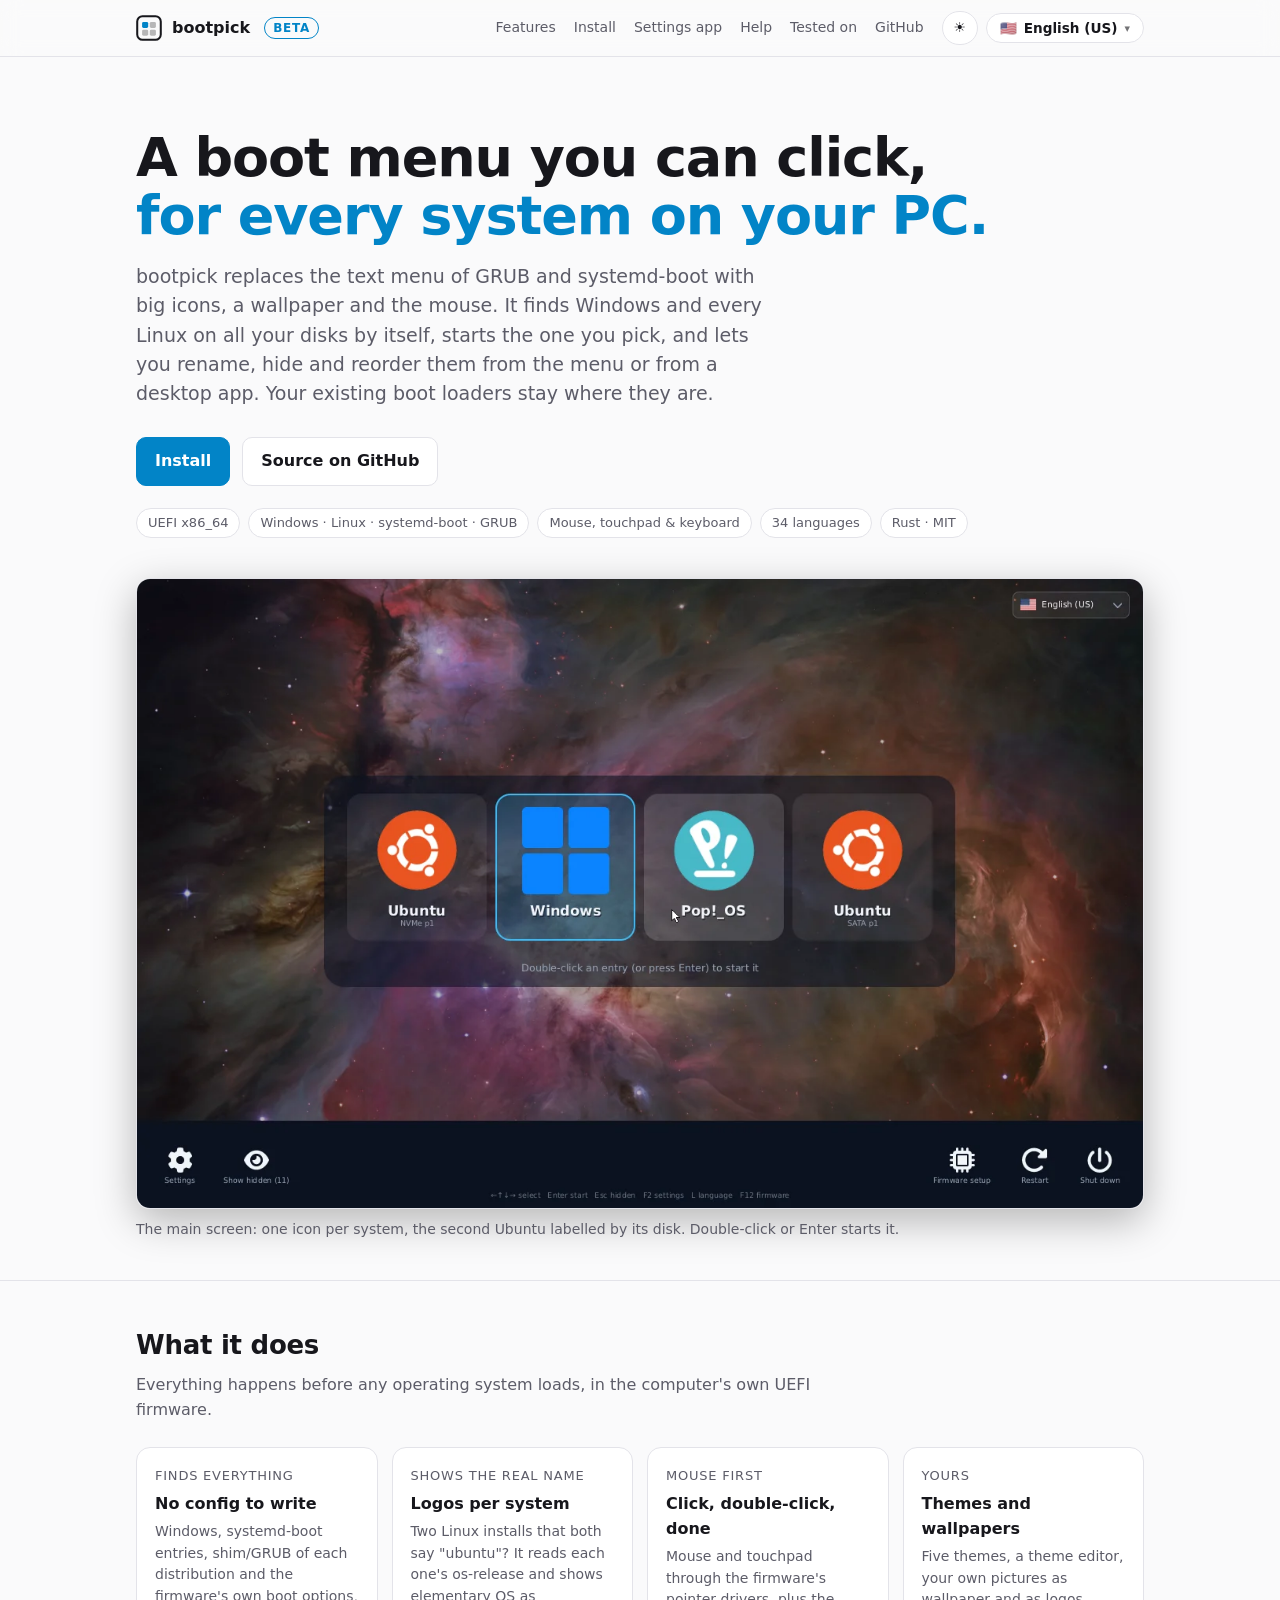
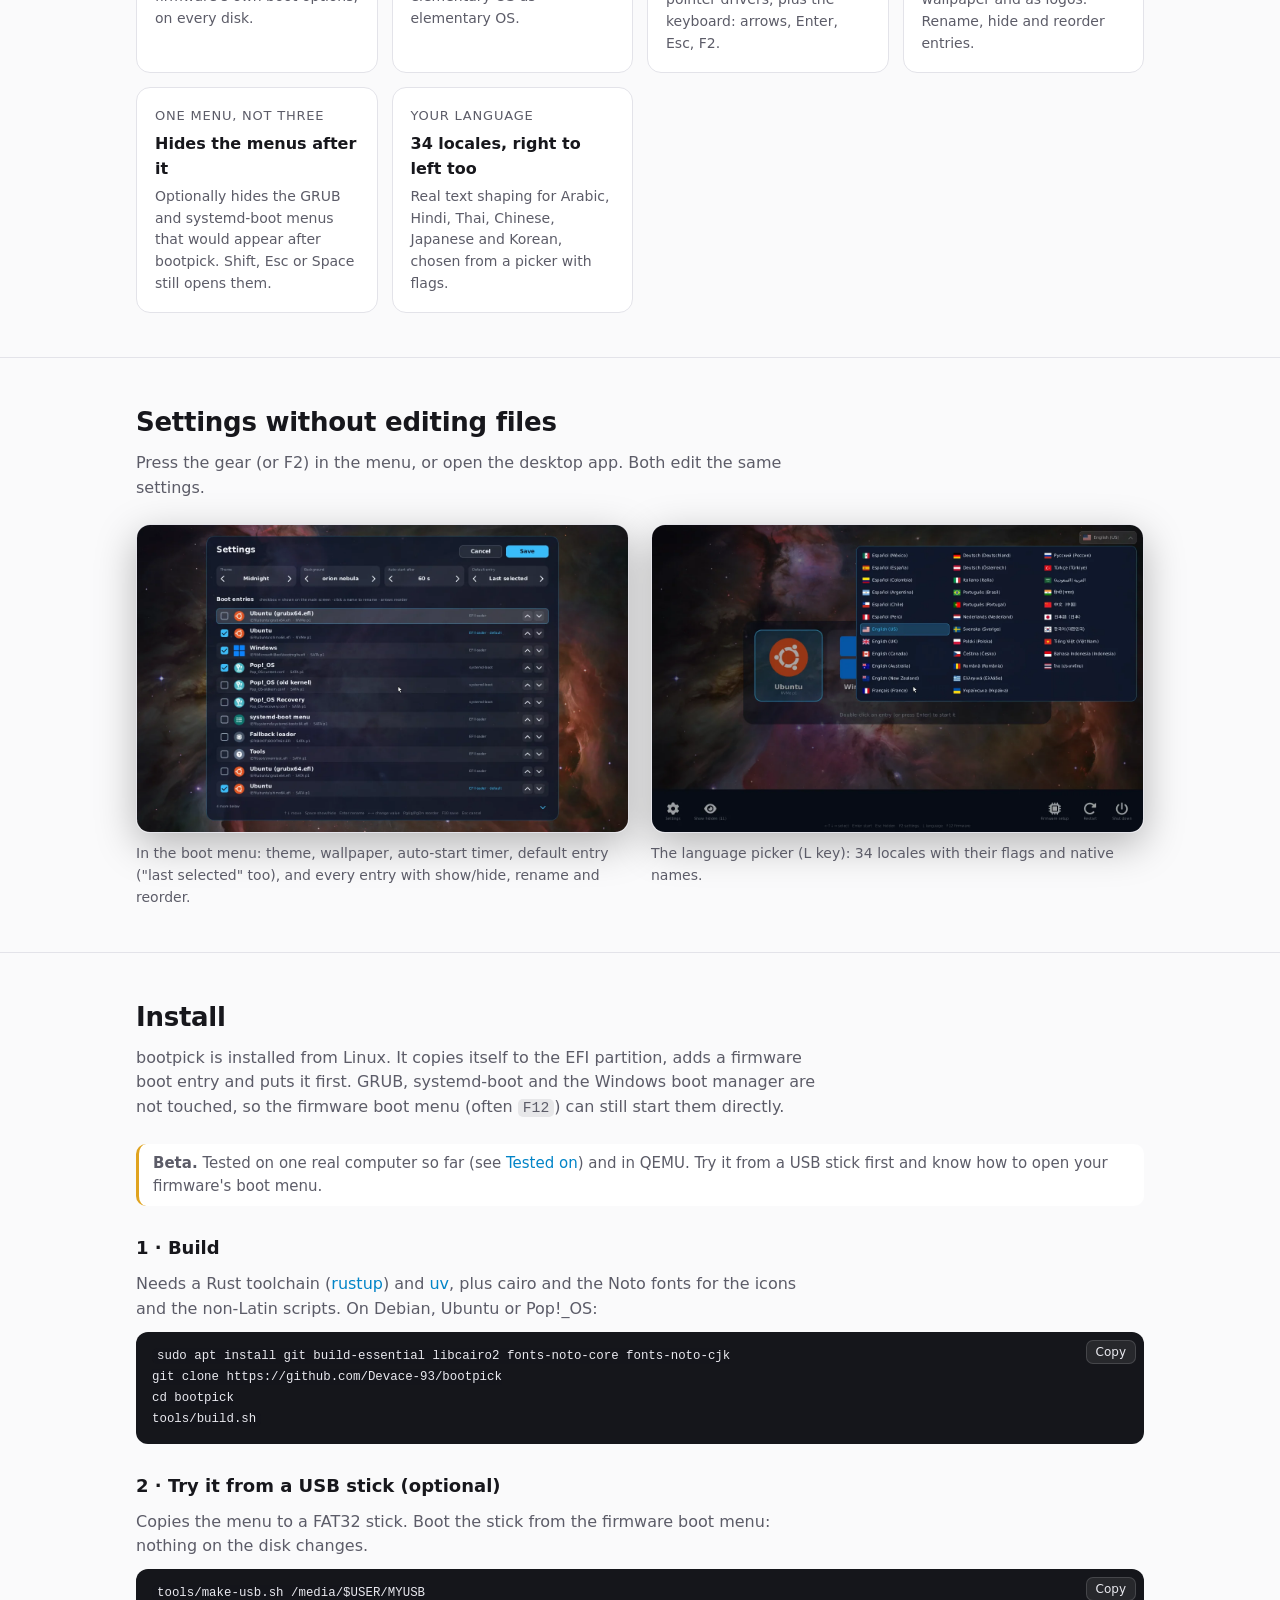
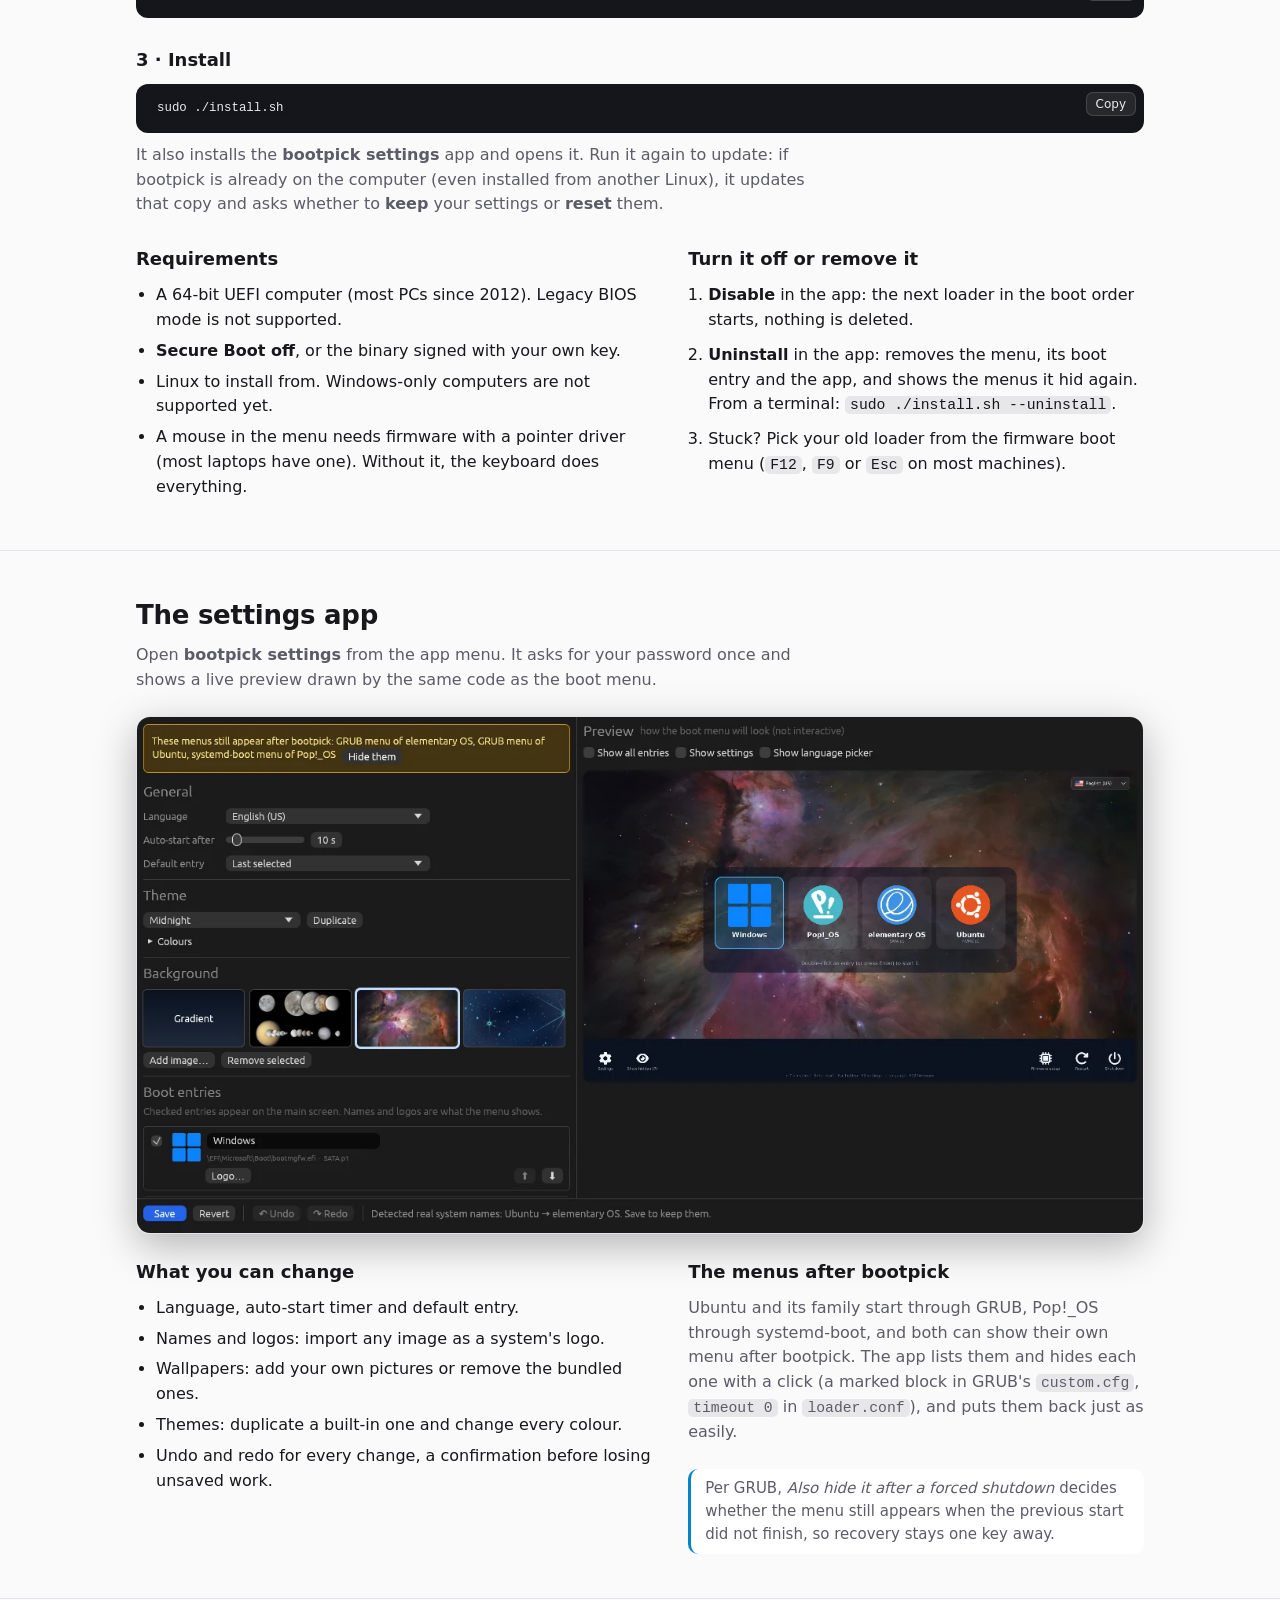
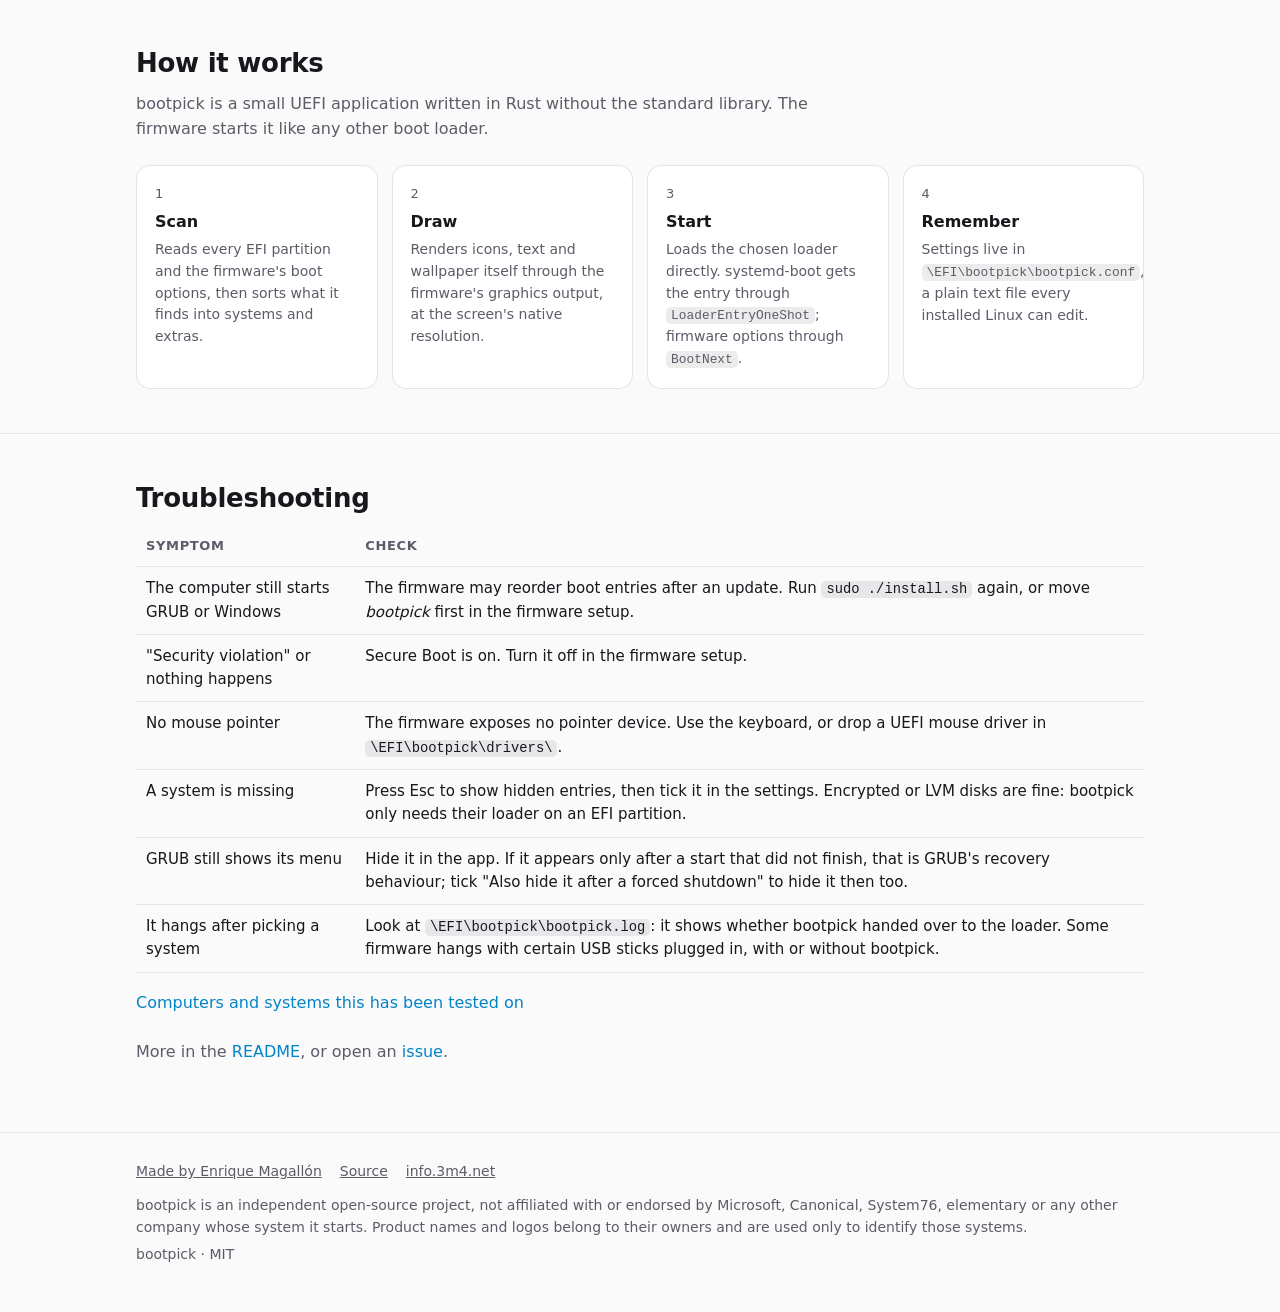
==== site/index.html @ 764d4229 "Landing page for bootpick.3m4.net Same structure and conventions as mouse.3m4.net: 34-locale picker " ====
<!doctype html>
<html lang="en">
<head>
<meta charset="utf-8">
<meta name="viewport" content="width=device-width, initial-scale=1">
<title>bootpick — a boot menu you can click</title>
<meta name="description" content="bootpick is a mouse-driven, themeable UEFI boot menu for computers with several operating systems: big icons, wallpapers, 34 languages and a desktop settings app. Open source, written in Rust.">
<link rel="canonical" href="https://bootpick.3m4.net/">
<meta name="robots" content="index, follow">
<meta name="theme-color" content="#0284c7">
<meta property="og:type" content="website">
<meta property="og:site_name" content="bootpick">
<meta property="og:title" content="bootpick — a boot menu you can click">
<meta property="og:description" content="A mouse-driven, themeable UEFI boot menu for computers with several operating systems. Big icons, wallpapers, 34 languages, a desktop settings app.">
<meta property="og:url" content="https://bootpick.3m4.net/">
<meta property="og:image" content="https://bootpick.3m4.net/og-image.png">
<meta property="og:image:width" content="1200">
<meta property="og:image:height" content="630">
<meta name="twitter:card" content="summary_large_image">
<meta name="twitter:title" content="bootpick — a boot menu you can click">
<meta name="twitter:description" content="A mouse-driven, themeable UEFI boot menu for computers with several operating systems.">
<meta name="twitter:image" content="https://bootpick.3m4.net/og-image.png">
<link rel="icon" type="image/svg+xml" href="icon.svg">
<script>
  // Apply the saved theme override before first paint to avoid a flash.
  // Shared key with the other 3m4.net pages.
  try {
    const theme = localStorage.getItem('3m4.theme');
    if (theme === 'light' || theme === 'dark') document.documentElement.dataset.theme = theme;
  } catch (e) {}
</script>
<link rel="stylesheet" href="style.css">
<!-- retro feedback widget (bug reports, feedback, feature requests). The project key is public by design; it follows 3m4.theme / 3m4.lang. -->
<script src="https://retro.3m4.net/widget.js" data-project-key="RETRO_KEY" defer></script>
<!-- metrics web analytics (page views, visitors, referrers, devices; cookie-less). The project key is public by design. -->
<script src="https://metrics.3m4.net/m.js" data-key="METRICS_KEY" defer></script>
<!-- oops error tracking (uncaught errors, rejected promises, breadcrumbs). The project key is public by design. -->
<script src="https://oops.3m4.net/o.js" data-key="oops_pub_1VTlQ1X-vb_dtvJ0mjvNyHWsTnKVTIP7" data-env="production" defer></script>
<!-- payments "Buy me a beer" buttons (pay.js renders one button per tag into its data-mount; both share window.m4pay).
     The label is localized by i18n.js (key supportLabel): it rewrites data-label on these tags and pay.js re-renders on
     <html lang> changes. pay.js hides itself for viewers who are not allowed to donate, so the mounts may stay empty. -->
<script id="support-pay" src="https://payments.3m4.net/pay.js" data-app="bootpick" data-kind="donate" data-currency="usd" data-amount="500" data-label="Buy me a beer 🍺" data-mount="#support" defer></script>
<script id="support-pay-hero" src="https://payments.3m4.net/pay.js" data-app="bootpick" data-kind="donate" data-currency="usd" data-amount="500" data-label="Buy me a beer 🍺" data-mount="#support-hero" defer></script>
<!-- payments supporters list (footer): opted-in donors plus public GitHub sponsors. pay.js renders nothing while the list is empty. -->
<script id="supporters-pay" src="https://payments.3m4.net/pay.js" data-app="bootpick" data-kind="supporters" data-limit="24" data-label="Thanks to our supporters" data-mount="#supporters" defer></script>
</head>
<body>

<header class="top">
  <div class="wrap">
    <a class="brand" href="#">
      <svg viewBox="0 0 128 128" aria-hidden="true"><rect x="6" y="6" width="116" height="116" rx="26" fill="none" stroke="currentColor" stroke-width="10"/><rect x="30" y="34" width="30" height="30" rx="7" fill="var(--accent)"/><rect x="68" y="34" width="30" height="30" rx="7" fill="currentColor" opacity=".3"/><rect x="30" y="72" width="30" height="30" rx="7" fill="currentColor" opacity=".3"/><rect x="68" y="72" width="30" height="30" rx="7" fill="currentColor" opacity=".3"/></svg>
      bootpick <span class="beta">beta</span>
    </a>
    <nav>
      <a href="#features" class="hide-sm" data-i18n="navFeatures">Features</a>
      <a href="#install" class="hide-sm" data-i18n="navInstall">Install</a>
      <a href="#app" class="hide-sm" data-i18n="navApp">Settings app</a>
      <a href="#help" class="hide-sm" data-i18n="navHelp">Help</a>
      <a href="tested/" class="hide-sm" data-i18n="navTested">Tested on</a>
      <a href="https://github.com/Devace-93/bootpick" class="hide-sm">GitHub</a>
      <div class="top-controls">
        <button id="theme-toggle" type="button" aria-label="Theme">🌙</button>
        <div id="lang-sel"></div>
      </div>
    </nav>
  </div>
</header>

<main>
  <div class="wrap hero">
    <h1><span data-i18n="heroTitle">A boot menu you can click,</span><br><span class="accent" data-i18n="heroTitleAccent">for every system on your PC.</span></h1>
    <p class="lead" data-i18n="heroLede">
      bootpick replaces the text menu of GRUB and systemd-boot with big icons, a wallpaper and the mouse.
      It finds Windows and every Linux on all your disks by itself, starts the one you pick, and lets you rename,
      hide and reorder them from the menu or from a desktop app. Your existing boot loaders stay where they are.
    </p>
    <div class="cta">
      <a class="btn primary" href="#install" data-i18n="ctaInstall">Install</a>
      <a class="btn" href="https://github.com/Devace-93/bootpick" data-i18n="ctaSource">Source on GitHub</a>
      <span id="support-hero"></span>
    </div>
    <div class="pills">
      <span class="pill">UEFI x86_64</span>
      <span class="pill">Windows · Linux · systemd-boot · GRUB</span>
      <span class="pill" data-i18n="pillMouse">Mouse, touchpad &amp; keyboard</span>
      <span class="pill" data-i18n="pillLangs">34 languages</span>
      <span class="pill">Rust · MIT</span>
    </div>
    <figure class="shot hero-shot">
      <img src="img/menu.webp" width="1280" height="800" alt="bootpick main screen: Ubuntu, Windows, Pop!_OS and a second Ubuntu as big icons over a nebula wallpaper" data-i18n-alt="altMenu">
      <figcaption data-i18n="capMenu">The main screen: one icon per system, the second Ubuntu labelled by its disk. Double-click or Enter starts it.</figcaption>
    </figure>
  </div>

  <section id="features">
    <div class="wrap">
      <h2 data-i18n="featuresTitle">What it does</h2>
      <p class="sub" data-i18n="featuresSub">Everything happens before any operating system loads, in the computer's own UEFI firmware.</p>
      <div class="grid">
        <div class="card"><div class="g" data-i18n="f1k">Finds everything</div><div class="r" data-i18n="f1r">No config to write</div><div class="n" data-i18n="f1n">Windows, systemd-boot entries, shim/GRUB of each distribution and the firmware's own boot options, on every disk.</div></div>
        <div class="card"><div class="g" data-i18n="f2k">Shows the real name</div><div class="r" data-i18n="f2r">Logos per system</div><div class="n" data-i18n="f2n">Two Linux installs that both say "ubuntu"? It reads each one's os-release and shows elementary OS as elementary OS.</div></div>
        <div class="card"><div class="g" data-i18n="f3k">Mouse first</div><div class="r" data-i18n="f3r">Click, double-click, done</div><div class="n" data-i18n="f3n">Mouse and touchpad through the firmware's pointer drivers, plus the keyboard: arrows, Enter, Esc, F2.</div></div>
        <div class="card"><div class="g" data-i18n="f4k">Yours</div><div class="r" data-i18n="f4r">Themes and wallpapers</div><div class="n" data-i18n="f4n">Five themes, a theme editor, your own pictures as wallpaper and as logos. Rename, hide and reorder entries.</div></div>
        <div class="card"><div class="g" data-i18n="f5k">One menu, not three</div><div class="r" data-i18n="f5r">Hides the menus after it</div><div class="n" data-i18n="f5n">Optionally hides the GRUB and systemd-boot menus that would appear after bootpick. Shift, Esc or Space still opens them.</div></div>
        <div class="card"><div class="g" data-i18n="f6k">Your language</div><div class="r" data-i18n="f6r">34 locales, right to left too</div><div class="n" data-i18n="f6n">Real text shaping for Arabic, Hindi, Thai, Chinese, Japanese and Korean, chosen from a picker with flags.</div></div>
      </div>
    </div>
  </section>

  <section id="screens">
    <div class="wrap">
      <h2 data-i18n="screensTitle">Settings without editing files</h2>
      <p class="sub" data-i18n="screensSub">Press the gear (or F2) in the menu, or open the desktop app. Both edit the same settings.</p>
      <div class="gallery">
        <figure class="shot">
          <img src="img/settings.webp" width="1280" height="800" loading="lazy" alt="Settings screen inside the boot menu with theme, background, timer and default entry pickers and the list of boot entries" data-i18n-alt="altSettings">
          <figcaption data-i18n="capSettings">In the boot menu: theme, wallpaper, auto-start timer, default entry ("last selected" too), and every entry with show/hide, rename and reorder.</figcaption>
        </figure>
        <figure class="shot">
          <img src="img/languages.webp" width="1280" height="800" loading="lazy" alt="Language picker with country flags over the boot menu" data-i18n-alt="altLangs">
          <figcaption data-i18n="capLangs">The language picker (L key): 34 locales with their flags and native names.</figcaption>
        </figure>
      </div>
    </div>
  </section>

  <section id="install">
    <div class="wrap">
      <h2 data-i18n="installTitle">Install</h2>
      <p class="sub" data-i18n-html="installSub">bootpick is installed from Linux. It copies itself to the EFI partition, adds a firmware boot entry and puts it first. GRUB, systemd-boot and the Windows boot manager are not touched, so the firmware boot menu (often <code>F12</code>) can still start them directly.</p>
      <div class="note warn" data-i18n-html="betaNote"><strong>Beta.</strong> Tested on one real computer so far (see <a href="tested/">Tested on</a>) and in QEMU. Try it from a USB stick first and know how to open your firmware's boot menu.</div>

      <h3 data-i18n="buildTitle">1 · Build</h3>
      <p class="sub" style="margin-bottom:10px" data-i18n-html="buildSub">Needs a Rust toolchain (<a href="https://rustup.rs">rustup</a>) and <a href="https://docs.astral.sh/uv/">uv</a>, plus cairo and the Noto fonts for the icons and the non-Latin scripts. On Debian, Ubuntu or Pop!_OS:</p>
      <pre><code>sudo apt install git build-essential libcairo2 fonts-noto-core fonts-noto-cjk
git clone https://github.com/Devace-93/bootpick
cd bootpick
tools/build.sh</code></pre>

      <h3 data-i18n="usbTitle">2 · Try it from a USB stick (optional)</h3>
      <p class="sub" style="margin-bottom:10px" data-i18n-html="usbSub">Copies the menu to a FAT32 stick. Boot the stick from the firmware boot menu: nothing on the disk changes.</p>
      <pre><code>tools/make-usb.sh /media/$USER/MYUSB</code></pre>

      <h3 data-i18n="installStepTitle">3 · Install</h3>
      <pre><code>sudo ./install.sh</code></pre>
      <p class="sub" style="margin-top:10px" data-i18n-html="installStepSub">It also installs the <strong>bootpick settings</strong> app and opens it. Run it again to update: if bootpick is already on the computer (even installed from another Linux), it updates that copy and asks whether to <strong>keep</strong> your settings or <strong>reset</strong> them.</p>

      <div class="two" style="margin-top:28px">
        <div>
          <h3 style="margin-top:0" data-i18n="reqTitle">Requirements</h3>
          <ul class="plain">
            <li data-i18n="req1">A 64-bit UEFI computer (most PCs since 2012). Legacy BIOS mode is not supported.</li>
            <li data-i18n-html="req2"><strong>Secure Boot off</strong>, or the binary signed with your own key.</li>
            <li data-i18n="req3">Linux to install from. Windows-only computers are not supported yet.</li>
            <li data-i18n="req4">A mouse in the menu needs firmware with a pointer driver (most laptops have one). Without it, the keyboard does everything.</li>
          </ul>
        </div>
        <div>
          <h3 style="margin-top:0" data-i18n="removeTitle">Turn it off or remove it</h3>
          <ol class="steps">
            <li data-i18n-html="rm1"><strong>Disable</strong> in the app: the next loader in the boot order starts, nothing is deleted.</li>
            <li data-i18n-html="rm2"><strong>Uninstall</strong> in the app: removes the menu, its boot entry and the app, and shows the menus it hid again. From a terminal: <code>sudo ./install.sh --uninstall</code>.</li>
            <li data-i18n-html="rm3">Stuck? Pick your old loader from the firmware boot menu (<code>F12</code>, <code>F9</code> or <code>Esc</code> on most machines).</li>
          </ol>
        </div>
      </div>
    </div>
  </section>

  <section id="app">
    <div class="wrap">
      <h2 data-i18n="appTitle">The settings app</h2>
      <p class="sub" data-i18n-html="appSub">Open <strong>bootpick settings</strong> from the app menu. It asks for your password once and shows a live preview drawn by the same code as the boot menu.</p>
      <figure class="shot">
        <img src="img/app.webp" width="1280" height="656" loading="lazy" alt="bootpick settings desktop app with general settings, theme, backgrounds and boot entries on the left and a live preview of the menu on the right" data-i18n-alt="altApp">
      </figure>
      <div class="two" style="margin-top:24px">
        <div>
          <h3 style="margin-top:0" data-i18n="whatTitle">What you can change</h3>
          <ul class="plain">
            <li data-i18n="w1">Language, auto-start timer and default entry.</li>
            <li data-i18n="w2">Names and logos: import any image as a system's logo.</li>
            <li data-i18n="w3">Wallpapers: add your own pictures or remove the bundled ones.</li>
            <li data-i18n="w4">Themes: duplicate a built-in one and change every colour.</li>
            <li data-i18n="w5">Undo and redo for every change, a confirmation before losing unsaved work.</li>
          </ul>
        </div>
        <div>
          <h3 style="margin-top:0" data-i18n="menusTitle">The menus after bootpick</h3>
          <p class="sub" data-i18n-html="menusSub">Ubuntu and its family start through GRUB, Pop!_OS through systemd-boot, and both can show their own menu after bootpick. The app lists them and hides each one with a click (a marked block in GRUB's <code>custom.cfg</code>, <code>timeout 0</code> in <code>loader.conf</code>), and puts them back just as easily.</p>
          <div class="note" data-i18n-html="menusNote">Per GRUB, <em>Also hide it after a forced shutdown</em> decides whether the menu still appears when the previous start did not finish, so recovery stays one key away.</div>
        </div>
      </div>
    </div>
  </section>

  <section id="how">
    <div class="wrap">
      <h2 data-i18n="howTitle">How it works</h2>
      <p class="sub" data-i18n="howSub">bootpick is a small UEFI application written in Rust without the standard library. The firmware starts it like any other boot loader.</p>
      <div class="grid">
        <div class="card"><div class="g">1</div><div class="r" data-i18n="h1r">Scan</div><div class="n" data-i18n="h1n">Reads every EFI partition and the firmware's boot options, then sorts what it finds into systems and extras.</div></div>
        <div class="card"><div class="g">2</div><div class="r" data-i18n="h2r">Draw</div><div class="n" data-i18n="h2n">Renders icons, text and wallpaper itself through the firmware's graphics output, at the screen's native resolution.</div></div>
        <div class="card"><div class="g">3</div><div class="r" data-i18n="h3r">Start</div><div class="n" data-i18n-html="h3n">Loads the chosen loader directly. systemd-boot gets the entry through <code>LoaderEntryOneShot</code>; firmware options through <code>BootNext</code>.</div></div>
        <div class="card"><div class="g">4</div><div class="r" data-i18n="h4r">Remember</div><div class="n" data-i18n-html="h4n">Settings live in <code>\EFI\bootpick\bootpick.conf</code>, a plain text file every installed Linux can edit.</div></div>
      </div>
    </div>
  </section>

  <section id="help">
    <div class="wrap">
      <h2 data-i18n="helpTitle">Troubleshooting</h2>
      <div class="tbl">
        <table>
          <tr><th data-i18n="thSymptom">Symptom</th><th data-i18n="thCheck">Check</th></tr>
          <tr><td data-i18n="s1">The computer still starts GRUB or Windows</td><td data-i18n-html="c1">The firmware may reorder boot entries after an update. Run <code>sudo ./install.sh</code> again, or move <em>bootpick</em> first in the firmware setup.</td></tr>
          <tr><td data-i18n="s2">"Security violation" or nothing happens</td><td data-i18n="c2">Secure Boot is on. Turn it off in the firmware setup.</td></tr>
          <tr><td data-i18n="s3">No mouse pointer</td><td data-i18n-html="c3">The firmware exposes no pointer device. Use the keyboard, or drop a UEFI mouse driver in <code>\EFI\bootpick\drivers\</code>.</td></tr>
          <tr><td data-i18n="s4">A system is missing</td><td data-i18n="c4">Press Esc to show hidden entries, then tick it in the settings. Encrypted or LVM disks are fine: bootpick only needs their loader on an EFI partition.</td></tr>
          <tr><td data-i18n="s5">GRUB still shows its menu</td><td data-i18n="c5">Hide it in the app. If it appears only after a start that did not finish, that is GRUB's recovery behaviour; tick "Also hide it after a forced shutdown" to hide it then too.</td></tr>
          <tr><td data-i18n="s6">It hangs after picking a system</td><td data-i18n-html="c6">Look at <code>\EFI\bootpick\bootpick.log</code>: it shows whether bootpick handed over to the loader. Some firmware hangs with certain USB sticks plugged in, with or without bootpick.</td></tr>
        </table>
      </div>
      <p class="sub" style="margin-top:18px"><a href="tested/" data-i18n="testedLink">Computers and systems this has been tested on</a></p>
      <p class="sub" style="margin-top:18px" data-i18n-html="helpMore">More in the <a href="https://github.com/Devace-93/bootpick#troubleshooting">README</a>, or open an <a href="https://github.com/Devace-93/bootpick/issues">issue</a>.</p>
    </div>
  </section>
</main>

<footer>
  <div class="wrap">
    <div id="supporters"></div>
    <div id="support"></div>
    <p class="links">
      <a href="https://www.linkedin.com/in/enrique-magallon/" target="_blank" rel="noopener noreferrer"><span data-i18n="madeBy">Made by</span> Enrique Magallón</a>
      <a href="https://github.com/Devace-93/bootpick" data-i18n="source">Source</a>
      <a href="https://info.3m4.net">info.3m4.net</a>
    </p>
    <p data-i18n="disclaimer">bootpick is an independent open-source project, not affiliated with or endorsed by Microsoft, Canonical, System76, elementary or any other company whose system it starts. Product names and logos belong to their owners and are used only to identify those systems.</p>
    <p>bootpick · MIT</p>
  </div>
</footer>

<script src="i18n.js"></script>
<script>
  // Copy buttons
  document.querySelectorAll('pre').forEach(pre => {
    const b = document.createElement('button');
    b.className = 'copy'; b.type = 'button'; b.textContent = 'Copy';
    b.addEventListener('click', async () => {
      try {
        await navigator.clipboard.writeText(pre.querySelector('code').innerText);
        b.textContent = BootpickI18n.t('copied'); b.classList.add('done');
        setTimeout(() => { b.textContent = BootpickI18n.t('copy'); b.classList.remove('done'); }, 1500);
      } catch (e) { b.textContent = 'Select & copy'; }
    });
    pre.appendChild(b);
  });

  BootpickI18n.init();
</script>
</body>
</html>
---- site/style.css ----
/* bootpick site styles, shared by index.html and tested/index.html (same base as mouse.3m4.net). */
  :root {
    --bg: #fafafb;
    --bg-elev: #ffffff;
    --surface-hover: #f0f0f5;
    --fg: #17171c;
    --fg-muted: #5c5c68;
    --line: #e3e3e9;
    --accent: #0284c7;
    --accent-fg: #ffffff;
    --code-bg: #15161b;
    --code-fg: #e9e9ef;
    --ok: #1d9a5b;
    --max: 1040px;
    color-scheme: light;
  }
  @media (prefers-color-scheme: dark) {
    :root:not([data-theme="light"]) {
      --bg: #0f1014;
      --bg-elev: #17181e;
      --surface-hover: #1e2028;
      --fg: #ececf1;
      --fg-muted: #a0a0ad;
      --line: #2a2b33;
      --accent: #38bdf8;
      --accent-fg: #0b1220;
      --code-bg: #07080b;
      --code-fg: #e7e7ee;
      color-scheme: dark;
    }
  }
  :root[data-theme="dark"] {
    --bg: #0f1014; --bg-elev: #17181e; --surface-hover: #1e2028; --fg: #ececf1; --fg-muted: #a0a0ad;
    --line: #2a2b33; --accent: #38bdf8; --accent-fg: #0b1220;
    --code-bg: #07080b; --code-fg: #e7e7ee;
    color-scheme: dark;
  }
  * { box-sizing: border-box; }
  html { scroll-behavior: smooth; }
  body {
    margin: 0; background: var(--bg); color: var(--fg);
    font: 16px/1.55 system-ui, -apple-system, "Segoe UI", Roboto, Cantarell, "Noto Sans", sans-serif;
    -webkit-font-smoothing: antialiased;
  }
  a { color: var(--accent); text-decoration: none; }
  a:hover { text-decoration: underline; }
  .wrap { max-width: var(--max); margin: 0 auto; padding: 0 16px; }
  header.top {
    position: sticky; top: 0; z-index: 10; backdrop-filter: blur(10px);
    background: color-mix(in srgb, var(--bg) 82%, transparent);
    border-bottom: 1px solid var(--line);
  }
  header.top .wrap { display: flex; align-items: center; gap: 16px; height: 56px; }
  .brand { display: flex; align-items: center; gap: 10px; font-weight: 700; color: var(--fg); }
  .brand svg { width: 26px; height: 26px; }
  nav { margin-inline-start: auto; display: flex; gap: 18px; font-size: 14px; align-items: center; }
  nav a { color: var(--fg-muted); }
  nav a:hover { color: var(--fg); text-decoration: none; }
  .top-controls { display: flex; align-items: center; gap: 8px; }
  @media (max-width: 760px) { nav .hide-sm { display: none; } }

  /* Theme toggle + language selector, same look as the other 3m4.net pages. */
  #theme-toggle {
    display: flex; align-items: center; background: var(--bg-elev); border: 1px solid var(--line);
    color: var(--fg); border-radius: 999px; padding: 6px 11px; font-size: 0.85rem; line-height: 1.4;
    cursor: pointer; font-family: inherit;
  }
  #theme-toggle:hover { background: var(--surface-hover); border-color: var(--accent); }
  .lang-sel { position: relative; }
  .lang-sel > button {
    display: flex; align-items: center; gap: 7px;
    background: var(--bg-elev); border: 1px solid var(--line);
    color: var(--fg); border-radius: 999px; padding: 6px 13px;
    font-weight: 600; cursor: pointer; font-size: 0.85rem; font-family: inherit;
  }
  .lang-sel > button:hover { background: var(--surface-hover); border-color: var(--accent); }
  .lang-sel > button .caret { opacity: 0.6; font-size: 0.8em; }
  @media (max-width: 640px) { .lang-sel > button .lname { display: none; } }
  .lang-sel .panel {
    position: absolute; top: calc(100% + 8px); inset-inline-end: 0; z-index: 60;
    background: var(--bg-elev); border: 1px solid var(--line); border-radius: 12px;
    padding: 8px; min-width: 230px;
    box-shadow: 0 8px 24px rgba(0, 0, 0, 0.35);
  }
  .lang-sel .panel input {
    width: 100%; box-sizing: border-box; margin-bottom: 8px;
    background: var(--bg); border: 1px solid var(--line);
    border-radius: 8px; color: var(--fg); padding: 6px 10px;
    font-size: 0.92em; font-family: inherit;
  }
  .lang-sel .panel input::placeholder { color: var(--fg-muted); }
  .lang-sel .list { max-height: 288px; overflow-y: auto; }
  .lang-sel .list button {
    display: flex; align-items: center; gap: 9px; width: 100%;
    background: none; border: none; color: var(--fg); cursor: pointer;
    padding: 7px 10px; border-radius: 8px; font-size: 0.92em; text-align: start;
    font-family: inherit;
  }
  .lang-sel .list button:hover { background: var(--surface-hover); }
  .lang-sel .list button.active { background: color-mix(in srgb, var(--accent) 22%, transparent); }

  .hero { padding-top: 72px; padding-bottom: 40px; }  /* keep .wrap's side gutter */
  .hero h1 { font-size: clamp(32px, 5.5vw, 54px); line-height: 1.08; margin: 0 0 16px; letter-spacing: -0.02em; }
  .hero h1 span.accent { color: var(--accent); }
  .hero p.lead { font-size: 19px; color: var(--fg-muted); max-width: 640px; margin: 0 0 28px; }
  .cta { display: flex; gap: 12px; flex-wrap: wrap; align-items: center; }
  .btn {
    display: inline-flex; align-items: center; gap: 8px; padding: 11px 18px; border-radius: 10px;
    font-weight: 600; border: 1px solid var(--line); background: var(--bg-elev); color: var(--fg);
  }
  .btn:hover { text-decoration: none; border-color: var(--fg-muted); }
  .btn.primary { background: var(--accent); color: var(--accent-fg); border-color: var(--accent); }
  .btn.primary:hover { filter: brightness(1.08); }
  .pills { display: flex; gap: 8px; flex-wrap: wrap; margin-top: 22px; }
  .pill { font-size: 13px; color: var(--fg-muted); border: 1px solid var(--line); border-radius: 999px; padding: 4px 11px; background: var(--bg-elev); }

  section { padding: 44px 0; border-top: 1px solid var(--line); }
  h2 { font-size: 26px; margin: 0 0 8px; letter-spacing: -0.01em; }
  .sub { color: var(--fg-muted); margin: 0 0 24px; max-width: 680px; }
  h3 { font-size: 18px; margin: 28px 0 10px; }

  .grid { display: grid; gap: 14px; grid-template-columns: repeat(auto-fit, minmax(230px, 1fr)); }
  .card { background: var(--bg-elev); border: 1px solid var(--line); border-radius: 14px; padding: 18px; }
  .card .g { font-size: 13px; color: var(--fg-muted); text-transform: uppercase; letter-spacing: .06em; margin-bottom: 6px; }
  .card .r { font-weight: 600; }
  .card .n { color: var(--fg-muted); font-size: 14px; margin-top: 4px; }

  pre {
    position: relative; margin: 0; background: var(--code-bg); color: var(--code-fg);
    border-radius: 12px; padding: 14px 52px 14px 16px; overflow-x: auto; direction: ltr; text-align: left;
    font: 13.5px/1.55 ui-monospace, SFMono-Regular, Menlo, Consolas, "Liberation Mono", monospace;
  }
  pre + pre, .step + .step { margin-top: 10px; }
  code { font-family: ui-monospace, SFMono-Regular, Menlo, Consolas, "Liberation Mono", monospace; direction: ltr; unicode-bidi: embed; }
  p code, li code, td code, div code { background: color-mix(in srgb, var(--fg) 8%, transparent); padding: 1px 5px; border-radius: 5px; font-size: 0.92em; }
  .copy {
    position: absolute; top: 8px; right: 8px; font: 12px system-ui, sans-serif; cursor: pointer;
    background: rgba(255,255,255,.08); color: var(--code-fg); border: 1px solid rgba(255,255,255,.14);
    border-radius: 7px; padding: 4px 9px;
  }
  .copy:hover { background: rgba(255,255,255,.16); }
  .copy.done { color: #7ee2a8; border-color: #7ee2a8; }

  .tabs { display: flex; gap: 6px; flex-wrap: wrap; margin: 18px 0 12px; }
  .tab {
    border: 1px solid var(--line); background: var(--bg-elev); color: var(--fg-muted);
    border-radius: 999px; padding: 6px 13px; font-size: 14px; cursor: pointer; font-family: inherit;
  }
  .tab[aria-selected="true"] { background: var(--fg); color: var(--bg); border-color: var(--fg); }
  .panel-tab { display: none; }
  .panel-tab[data-active] { display: block; }
  .panel-tab p { margin: 8px 0 10px; color: var(--fg-muted); font-size: 15px; }

  table { width: 100%; border-collapse: collapse; font-size: 15px; }
  th, td { text-align: start; padding: 10px 10px; border-bottom: 1px solid var(--line); vertical-align: top; }
  th { color: var(--fg-muted); font-weight: 600; font-size: 13px; text-transform: uppercase; letter-spacing: .05em; }
  .tbl { overflow-x: auto; }

  .two { display: grid; gap: 28px; grid-template-columns: 1.15fr 1fr; align-items: start; }
  @media (max-width: 760px) { .two { grid-template-columns: 1fr; } }
  ol.steps { padding-inline-start: 20px; margin: 0; }
  ol.steps li { margin-bottom: 10px; }
  ul.plain { padding-inline-start: 20px; margin: 0; }
  ul.plain li { margin-bottom: 6px; }

  .note { border-inline-start: 3px solid var(--accent); padding: 8px 14px; background: var(--bg-elev); border-radius: 10px; color: var(--fg-muted); font-size: 15px; margin-top: 16px; }

  footer { border-top: 1px solid var(--line); padding: 28px 0 40px; color: var(--fg-muted); font-size: 14px; }
  footer .links { display: flex; flex-wrap: wrap; gap: 8px 18px; margin: 0 0 12px; }
  footer .links a { color: var(--fg-muted); text-decoration: underline; }
  footer .links a:hover { color: var(--fg); }
  footer p { margin: 6px 0; }

/* payments "Buy me a beer" mounts (pay.js). Empty until the button renders (and when pay.js hides it), so they take no space then. */
#support { margin: 0 0 16px; }
#support:empty { display: none; }
#support .m4p { --m4p-fg: var(--accent-fg); }
/* payments supporters list mount (pay.js data-kind="supporters"). Empty until the portal returns at least one supporter. */
#supporters { margin: 0 0 16px; }
#supporters:empty { display: none; }
/* Hero CTA row: rendered, it matches the .btn size next to it. */
#support-hero:empty { display: none; }
#support-hero .m4p { --m4p-fg: var(--accent-fg); padding: 11px 18px; border: 1px solid transparent; border-radius: 10px; font-size: 16px; line-height: 1.55; }


/* Screenshots */
.shot { margin: 0; }
.shot img { display: block; width: 100%; height: auto; border-radius: 14px; border: 1px solid var(--line); box-shadow: 0 12px 40px rgba(0, 0, 0, 0.28); }
.shot figcaption { color: var(--fg-muted); font-size: 14px; margin-top: 10px; }
.hero-shot { margin-top: 40px; }
.gallery { display: grid; gap: 22px; grid-template-columns: repeat(auto-fit, minmax(300px, 1fr)); }
.beta { display: inline-block; font-size: 12px; font-weight: 700; letter-spacing: .06em; text-transform: uppercase; color: var(--accent); border: 1px solid var(--accent); border-radius: 999px; padding: 1px 8px; margin-inline-start: 4px; vertical-align: middle; }
.note.warn { border-inline-start-color: #e0a31f; }
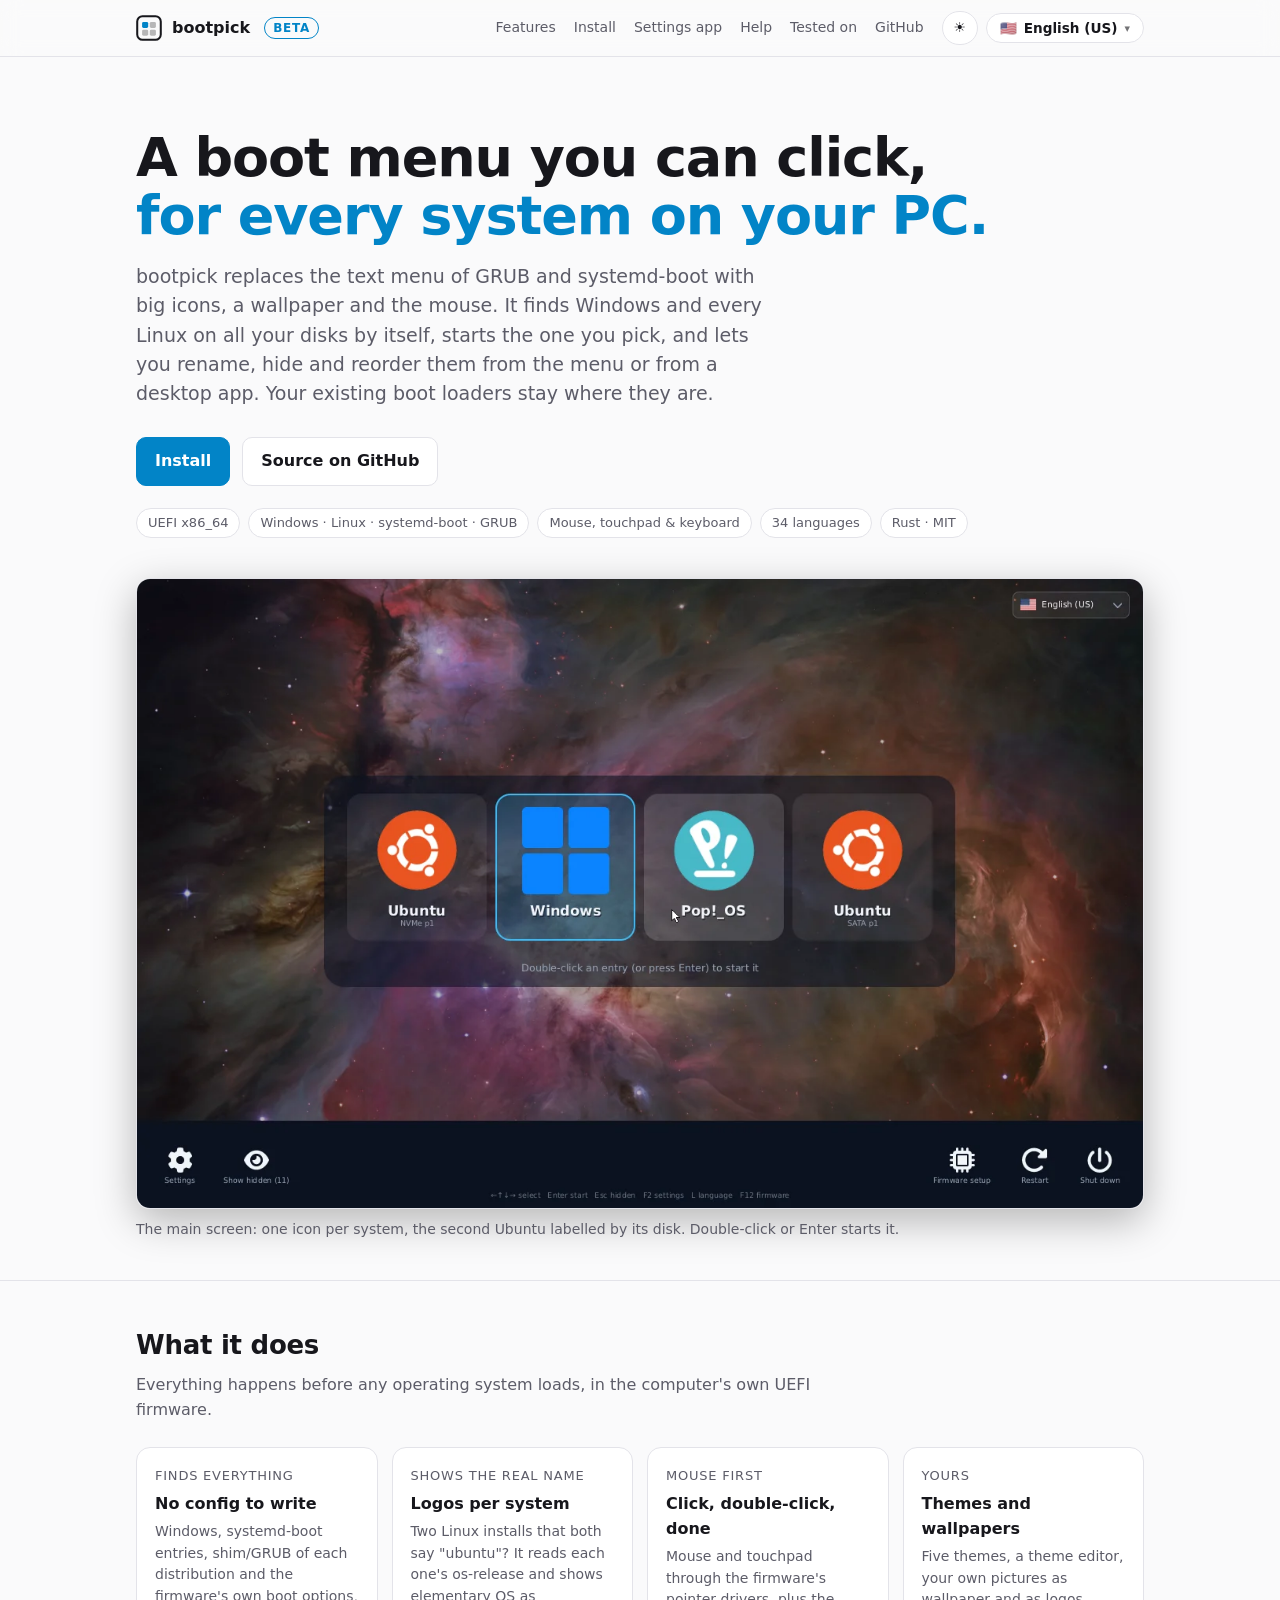
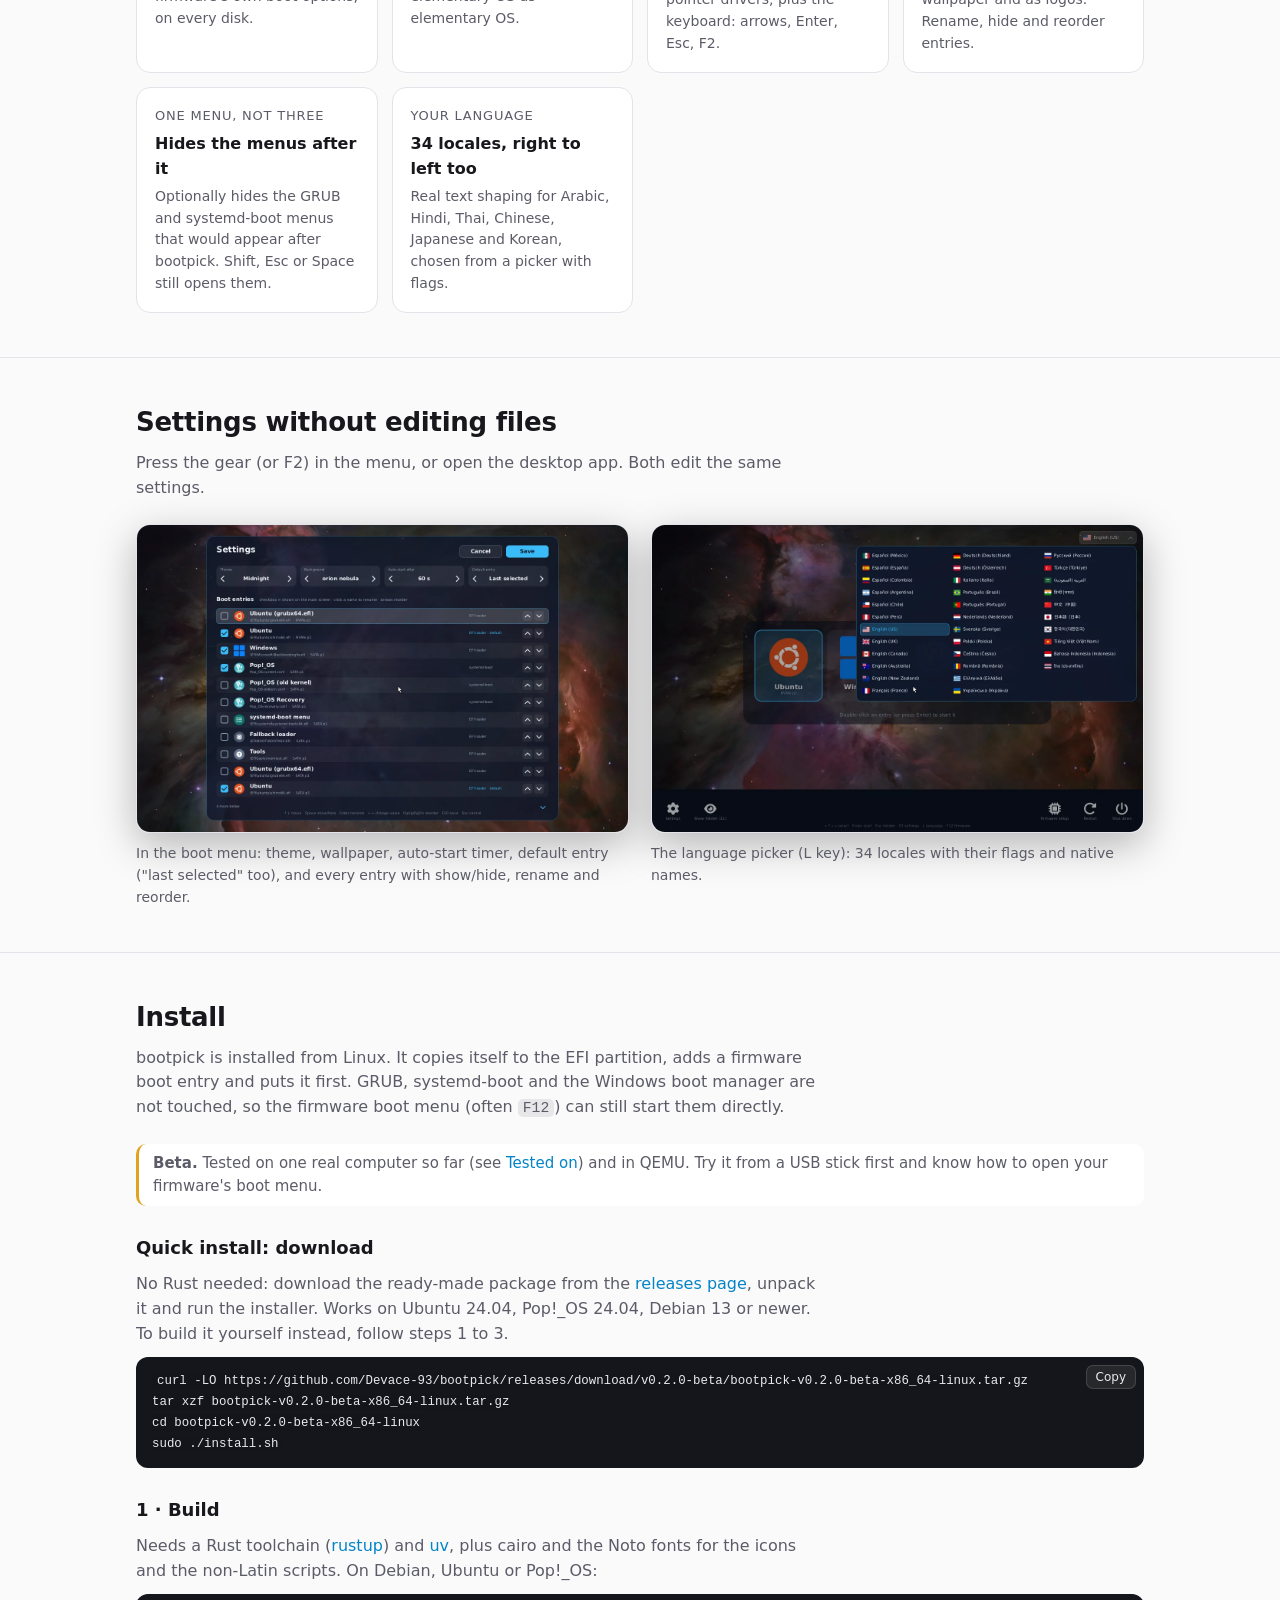
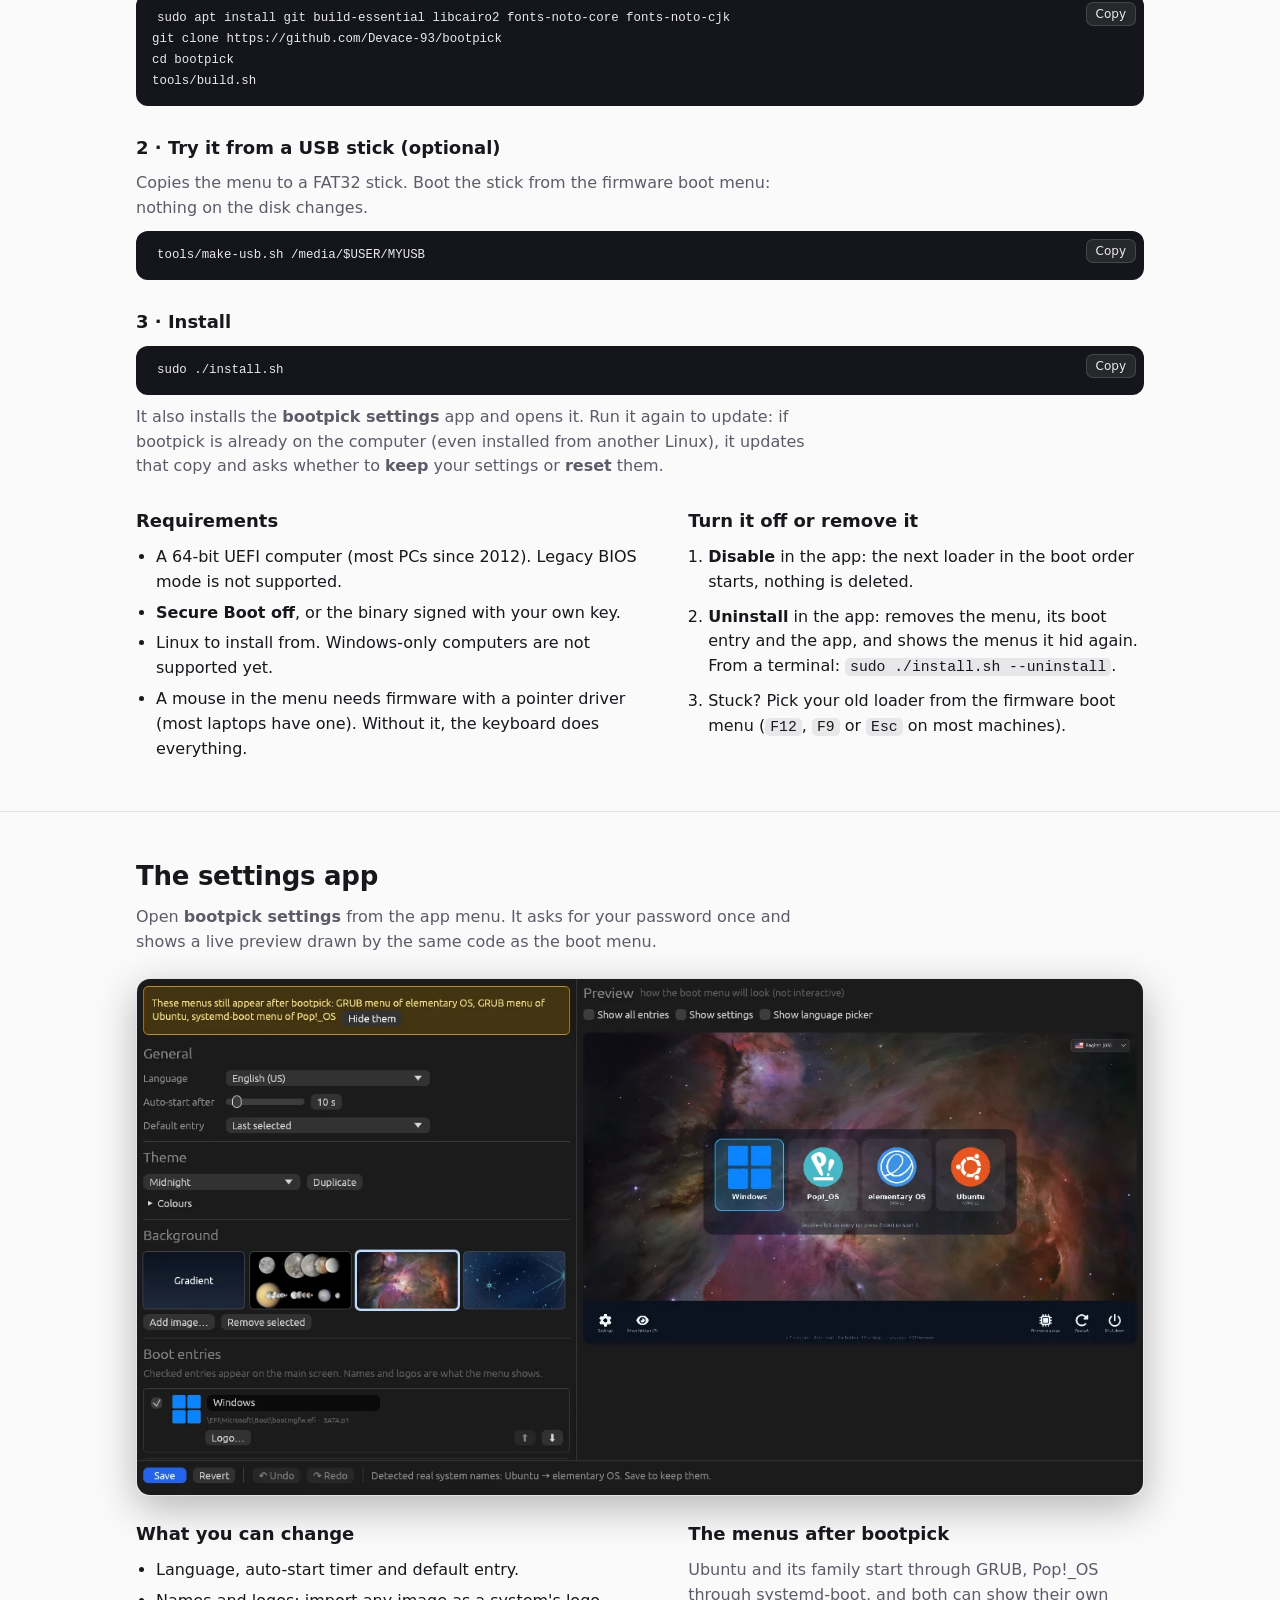
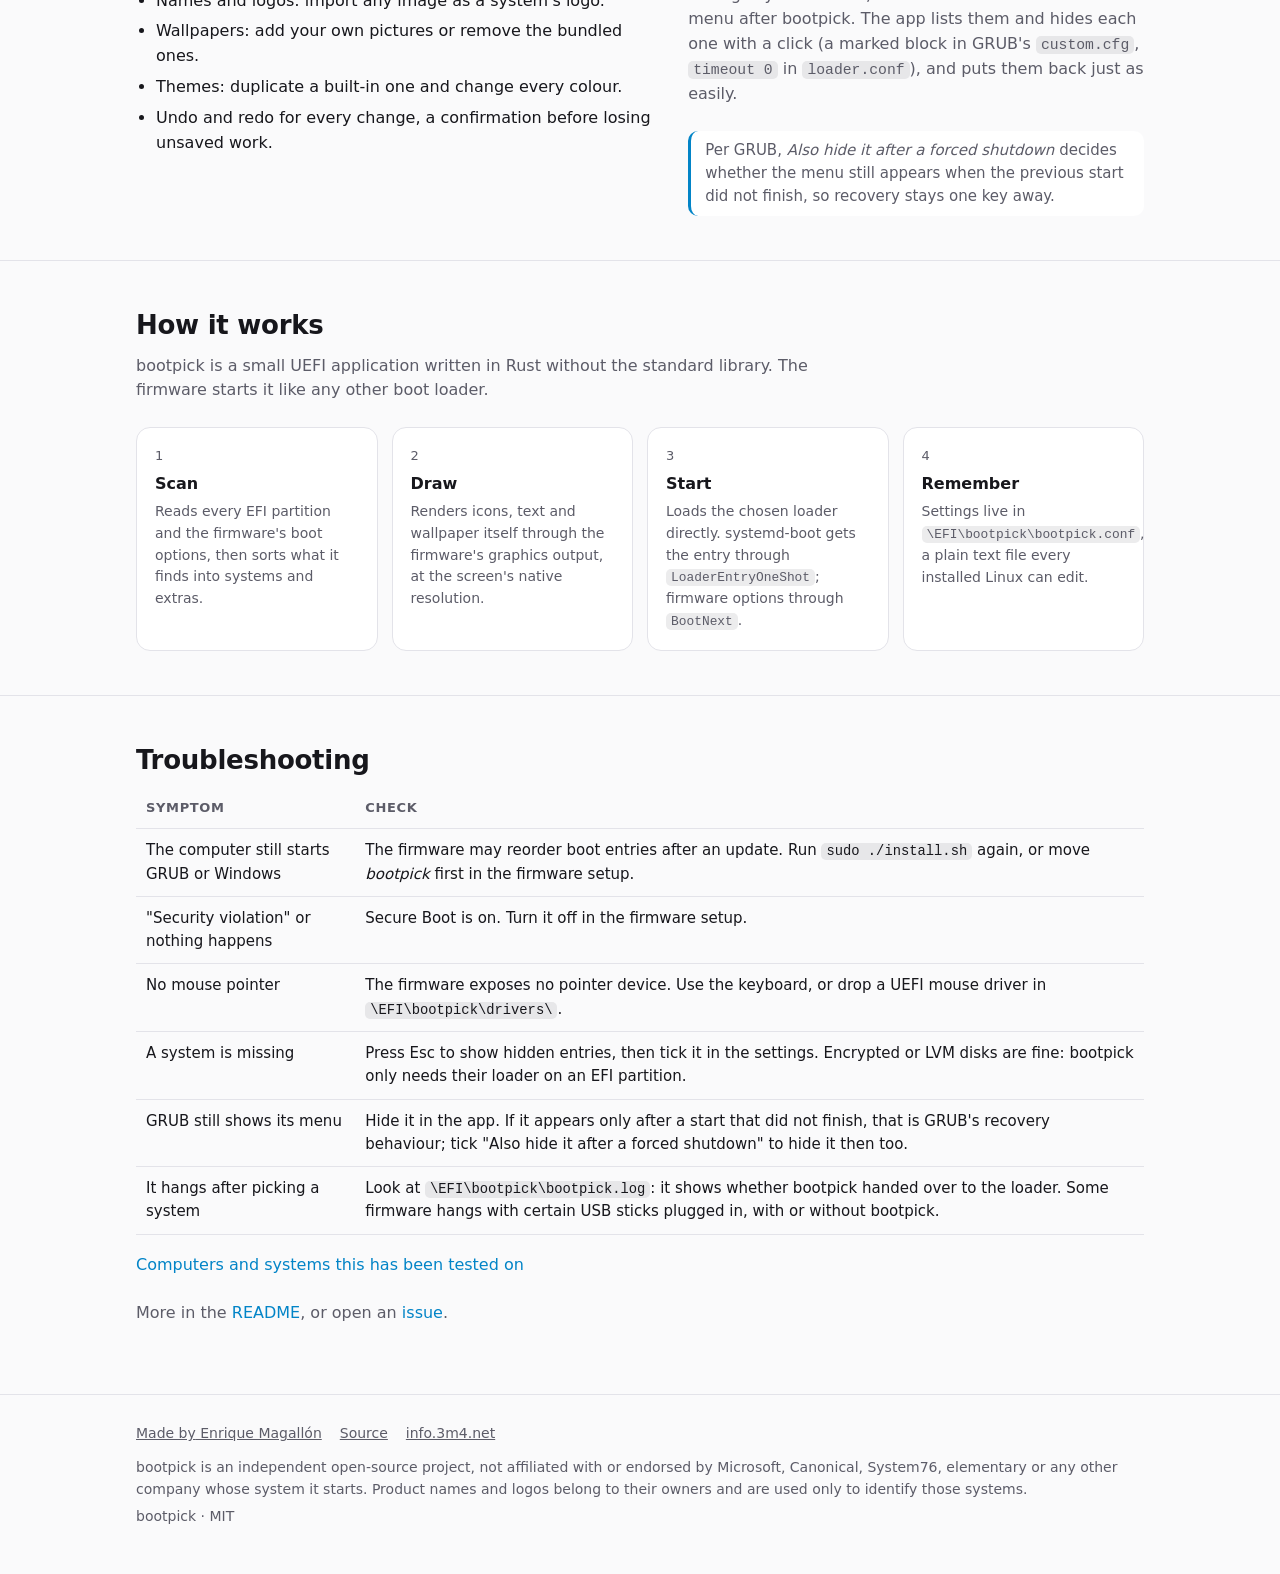
==== commit 5a053eea: "Prebuilt release package: tools/package.sh, download instructions on the site and README make-usb.sh" ====
--- a/site/index.html
+++ b/site/index.html
@@ -31,9 +31,9 @@
 </script>
 <link rel="stylesheet" href="style.css">
 <!-- retro feedback widget (bug reports, feedback, feature requests). The project key is public by design; it follows 3m4.theme / 3m4.lang. -->
-<script src="https://retro.3m4.net/widget.js" data-project-key="RETRO_KEY" defer></script>
+<script src="https://retro.3m4.net/widget.js" data-project-key="retro_pub_j2QmjNJlqdsqKggZVrDSzuRmM9dBihtj" defer></script>
 <!-- metrics web analytics (page views, visitors, referrers, devices; cookie-less). The project key is public by design. -->
-<script src="https://metrics.3m4.net/m.js" data-key="METRICS_KEY" defer></script>
+<script src="https://metrics.3m4.net/m.js" data-key="metrics_pub_OiicdFxKsFjJmqiQndk4afrNDEcoHNZL" defer></script>
 <!-- oops error tracking (uncaught errors, rejected promises, breadcrumbs). The project key is public by design. -->
 <script src="https://oops.3m4.net/o.js" data-key="oops_pub_1VTlQ1X-vb_dtvJ0mjvNyHWsTnKVTIP7" data-env="production" defer></script>
 <!-- payments "Buy me a beer" buttons (pay.js renders one button per tag into its data-mount; both share window.m4pay).
@@ -131,6 +131,13 @@
       <p class="sub" data-i18n-html="installSub">bootpick is installed from Linux. It copies itself to the EFI partition, adds a firmware boot entry and puts it first. GRUB, systemd-boot and the Windows boot manager are not touched, so the firmware boot menu (often <code>F12</code>) can still start them directly.</p>
       <div class="note warn" data-i18n-html="betaNote"><strong>Beta.</strong> Tested on one real computer so far (see <a href="tested/">Tested on</a>) and in QEMU. Try it from a USB stick first and know how to open your firmware's boot menu.</div>
 
+      <h3 data-i18n="dlTitle">Quick install: download</h3>
+      <p class="sub" style="margin-bottom:10px" data-i18n-html="dlSub">No Rust needed: download the ready-made package from the <a href="https://github.com/Devace-93/bootpick/releases">releases page</a>, unpack it and run the installer. Works on Ubuntu 24.04, Pop!_OS 24.04, Debian 13 or newer. To build it yourself instead, follow steps 1 to 3.</p>
+      <pre><code>curl -LO https://github.com/Devace-93/bootpick/releases/download/v0.2.0-beta/bootpick-v0.2.0-beta-x86_64-linux.tar.gz
+tar xzf bootpick-v0.2.0-beta-x86_64-linux.tar.gz
+cd bootpick-v0.2.0-beta-x86_64-linux
+sudo ./install.sh</code></pre>
+
       <h3 data-i18n="buildTitle">1 · Build</h3>
       <p class="sub" style="margin-bottom:10px" data-i18n-html="buildSub">Needs a Rust toolchain (<a href="https://rustup.rs">rustup</a>) and <a href="https://docs.astral.sh/uv/">uv</a>, plus cairo and the Noto fonts for the icons and the non-Latin scripts. On Debian, Ubuntu or Pop!_OS:</p>
       <pre><code>sudo apt install git build-essential libcairo2 fonts-noto-core fonts-noto-cjk
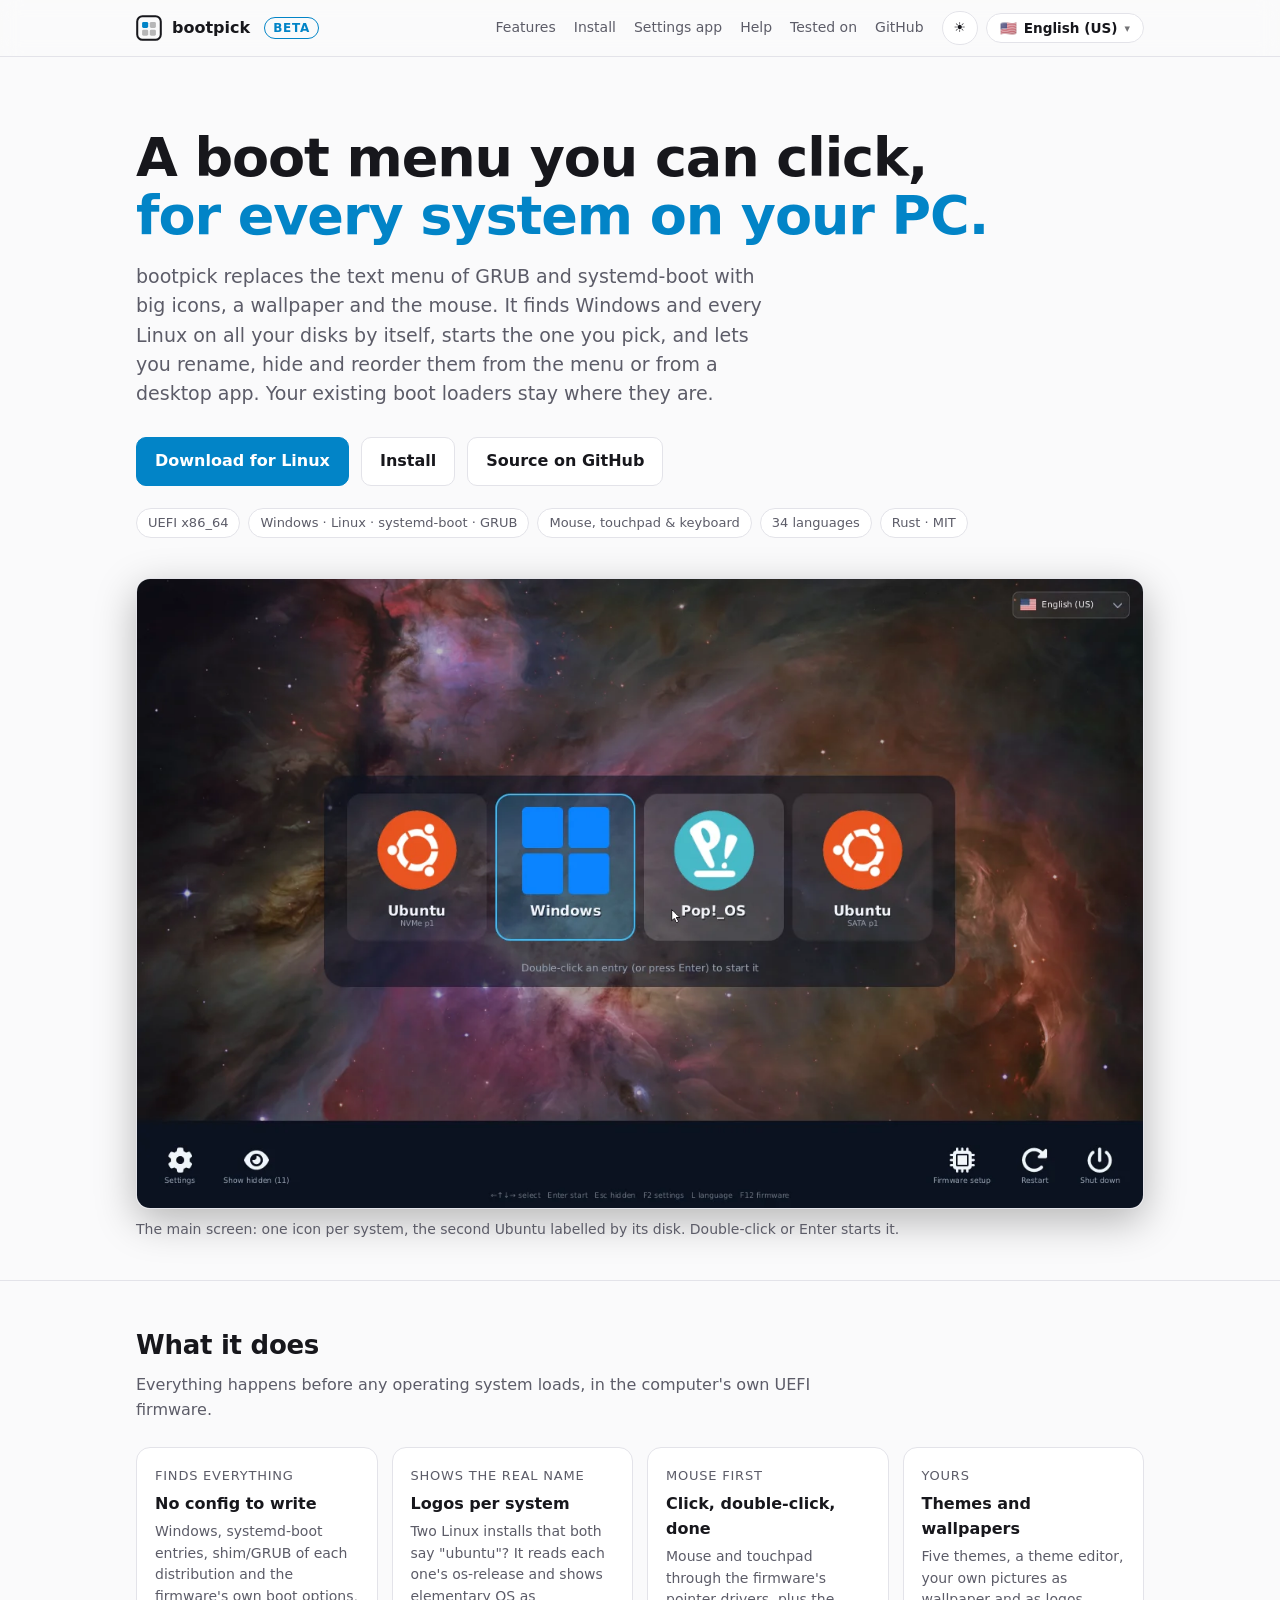
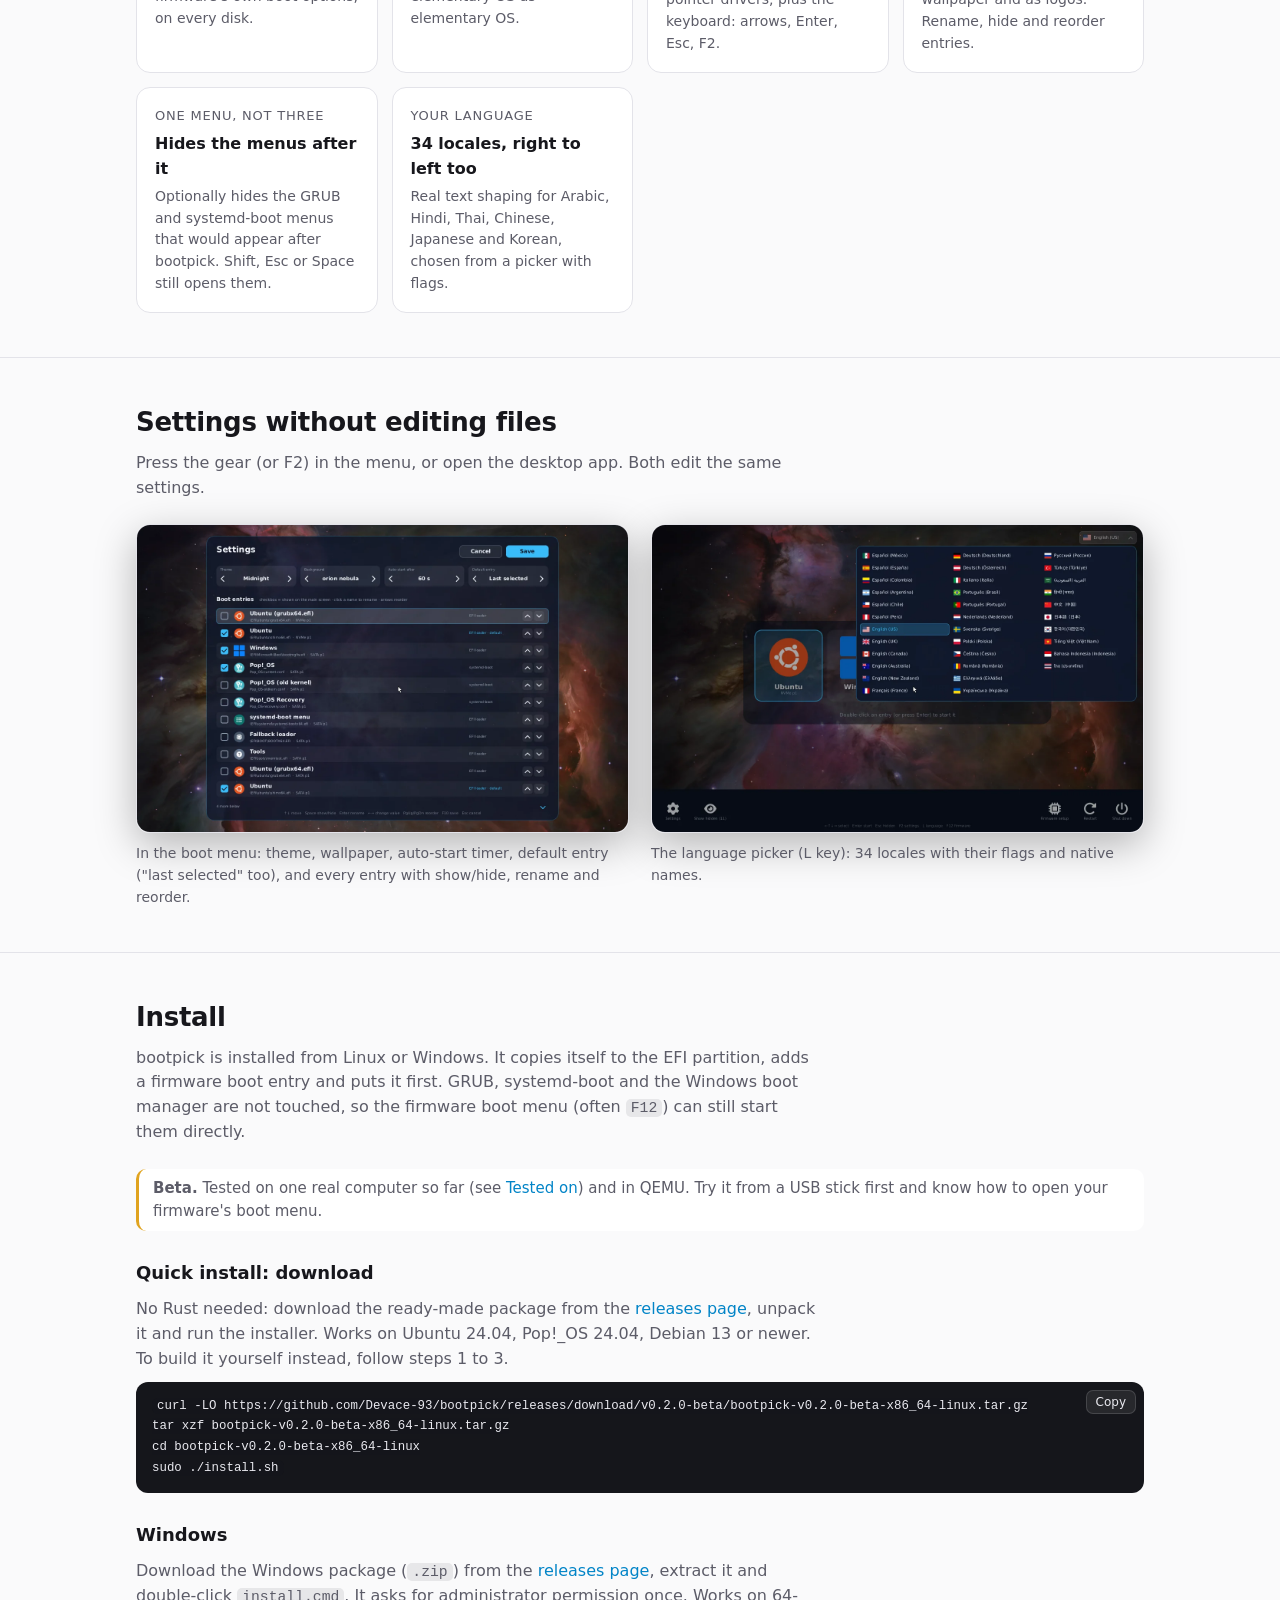
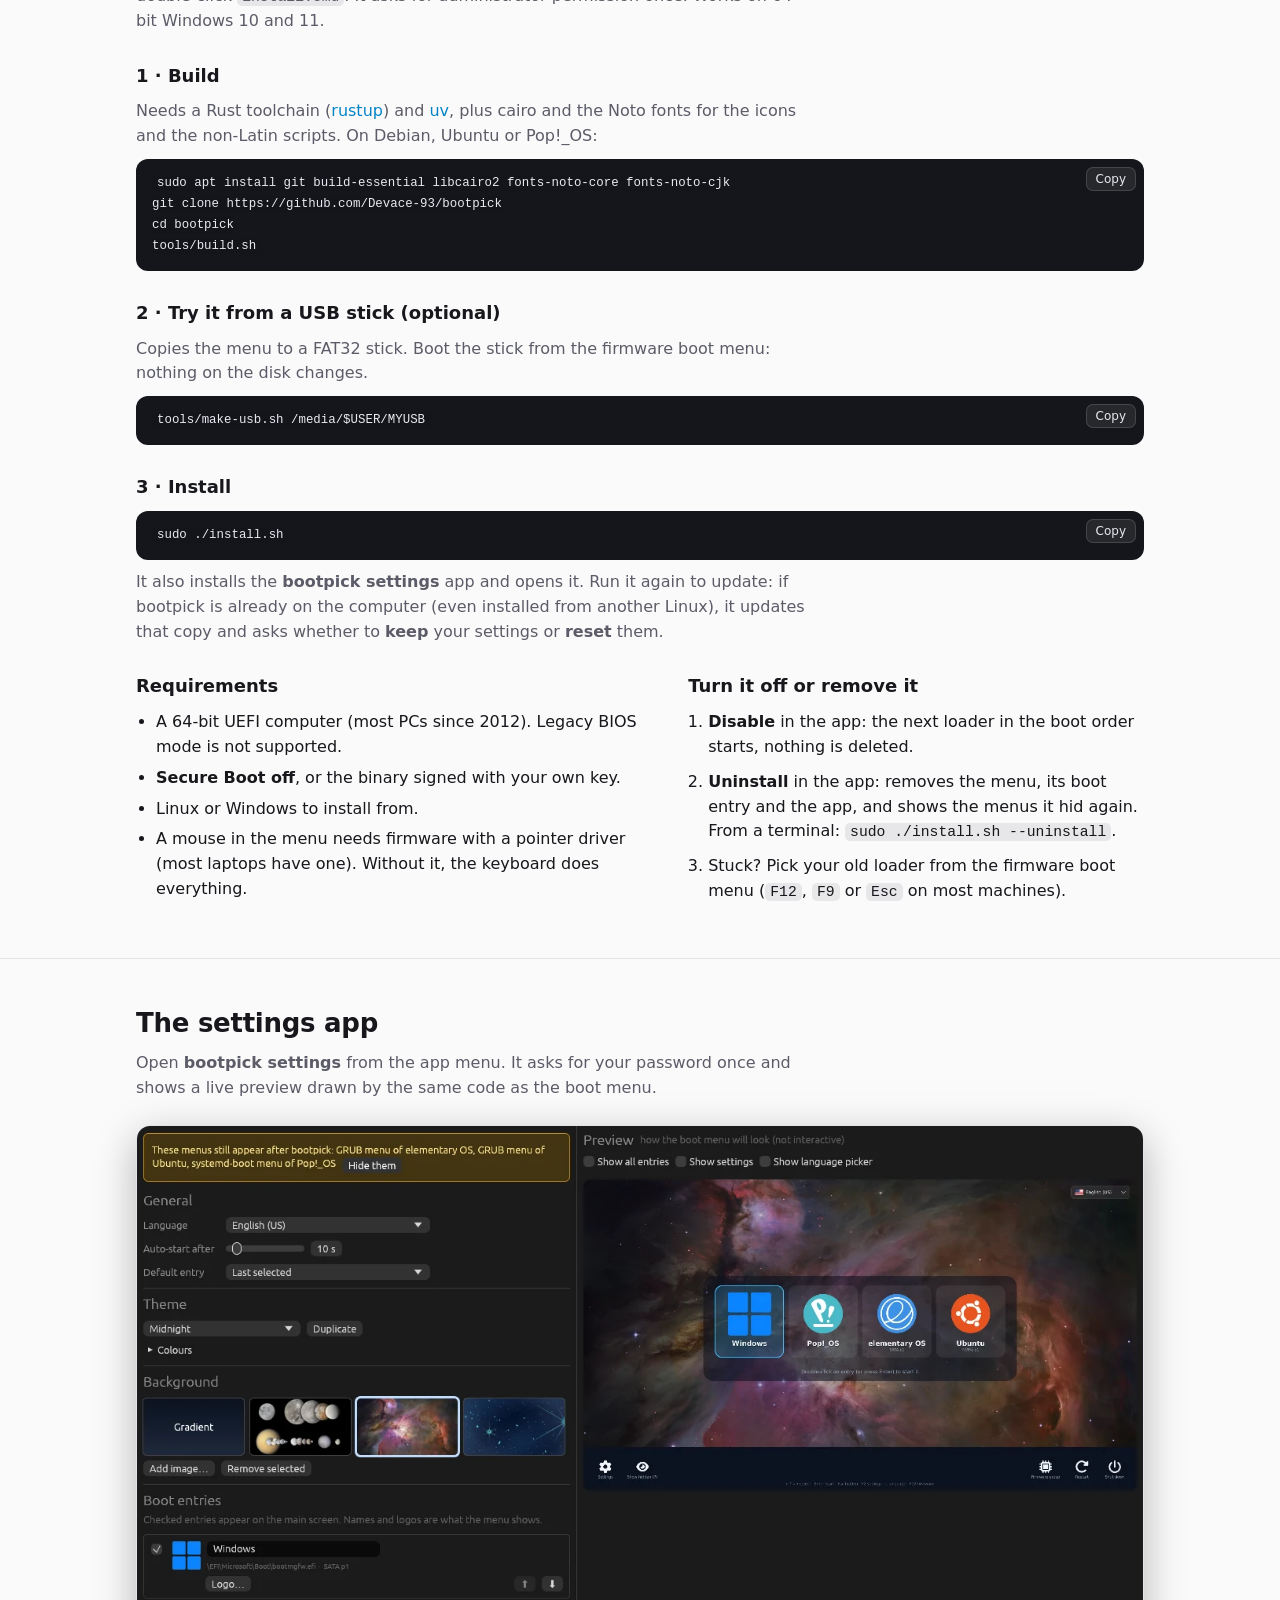
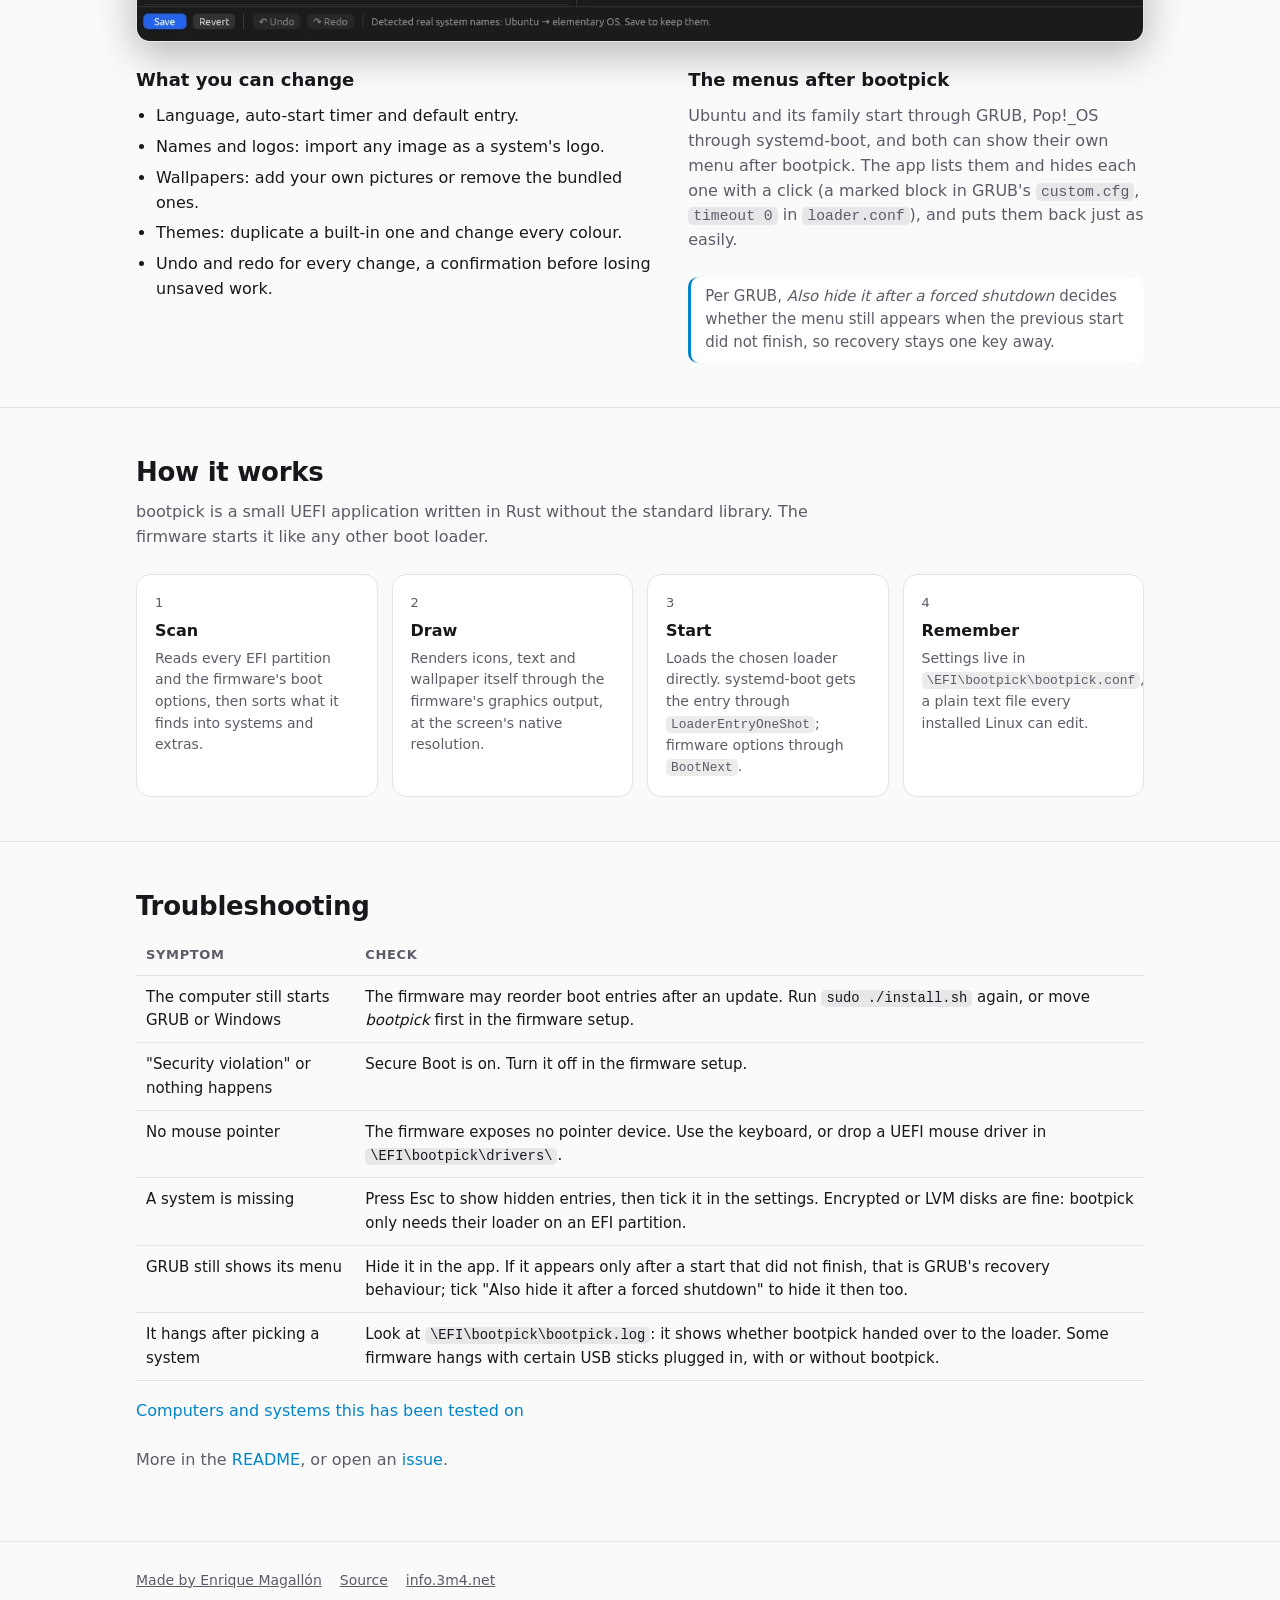
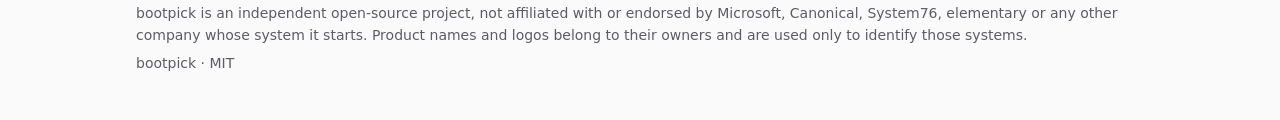
==== commit edee1a55: "Site: Download button that detects the system, Windows install steps - The hero gets a "Download" bu" ====
--- a/site/index.html
+++ b/site/index.html
@@ -76,7 +76,8 @@
       hide and reorder them from the menu or from a desktop app. Your existing boot loaders stay where they are.
     </p>
     <div class="cta">
-      <a class="btn primary" href="#install" data-i18n="ctaInstall">Install</a>
+      <a class="btn primary" href="#install" data-download data-i18n="ctaDownload">Download</a>
+      <a class="btn" href="#install" data-i18n="ctaInstall">Install</a>
       <a class="btn" href="https://github.com/Devace-93/bootpick" data-i18n="ctaSource">Source on GitHub</a>
       <span id="support-hero"></span>
     </div>
@@ -128,7 +129,7 @@
   <section id="install">
     <div class="wrap">
       <h2 data-i18n="installTitle">Install</h2>
-      <p class="sub" data-i18n-html="installSub">bootpick is installed from Linux. It copies itself to the EFI partition, adds a firmware boot entry and puts it first. GRUB, systemd-boot and the Windows boot manager are not touched, so the firmware boot menu (often <code>F12</code>) can still start them directly.</p>
+      <p class="sub" data-i18n-html="installSub">bootpick is installed from Linux or Windows. It copies itself to the EFI partition, adds a firmware boot entry and puts it first. GRUB, systemd-boot and the Windows boot manager are not touched, so the firmware boot menu (often <code>F12</code>) can still start them directly.</p>
       <div class="note warn" data-i18n-html="betaNote"><strong>Beta.</strong> Tested on one real computer so far (see <a href="tested/">Tested on</a>) and in QEMU. Try it from a USB stick first and know how to open your firmware's boot menu.</div>
 
       <h3 data-i18n="dlTitle">Quick install: download</h3>
@@ -138,6 +139,9 @@
 cd bootpick-v0.2.0-beta-x86_64-linux
 sudo ./install.sh</code></pre>
 
+      <h3>Windows</h3>
+      <p class="sub" style="margin-bottom:10px" data-i18n-html="dlWinSub">Download the Windows package (<code>.zip</code>) from the <a href="https://github.com/Devace-93/bootpick/releases">releases page</a>, extract it and double-click <code>install.cmd</code>. It asks for administrator permission once. Works on 64-bit Windows 10 and 11.</p>
+
       <h3 data-i18n="buildTitle">1 · Build</h3>
       <p class="sub" style="margin-bottom:10px" data-i18n-html="buildSub">Needs a Rust toolchain (<a href="https://rustup.rs">rustup</a>) and <a href="https://docs.astral.sh/uv/">uv</a>, plus cairo and the Noto fonts for the icons and the non-Latin scripts. On Debian, Ubuntu or Pop!_OS:</p>
       <pre><code>sudo apt install git build-essential libcairo2 fonts-noto-core fonts-noto-cjk
@@ -159,7 +163,7 @@
           <ul class="plain">
             <li data-i18n="req1">A 64-bit UEFI computer (most PCs since 2012). Legacy BIOS mode is not supported.</li>
             <li data-i18n-html="req2"><strong>Secure Boot off</strong>, or the binary signed with your own key.</li>
-            <li data-i18n="req3">Linux to install from. Windows-only computers are not supported yet.</li>
+            <li data-i18n="req3">Linux or Windows to install from.</li>
             <li data-i18n="req4">A mouse in the menu needs firmware with a pointer driver (most laptops have one). Without it, the keyboard does everything.</li>
           </ul>
         </div>
@@ -250,6 +254,7 @@
 </footer>
 
 <script src="i18n.js"></script>
+<script src="download.js"></script>
 <script>
   // Copy buttons
   document.querySelectorAll('pre').forEach(pre => {
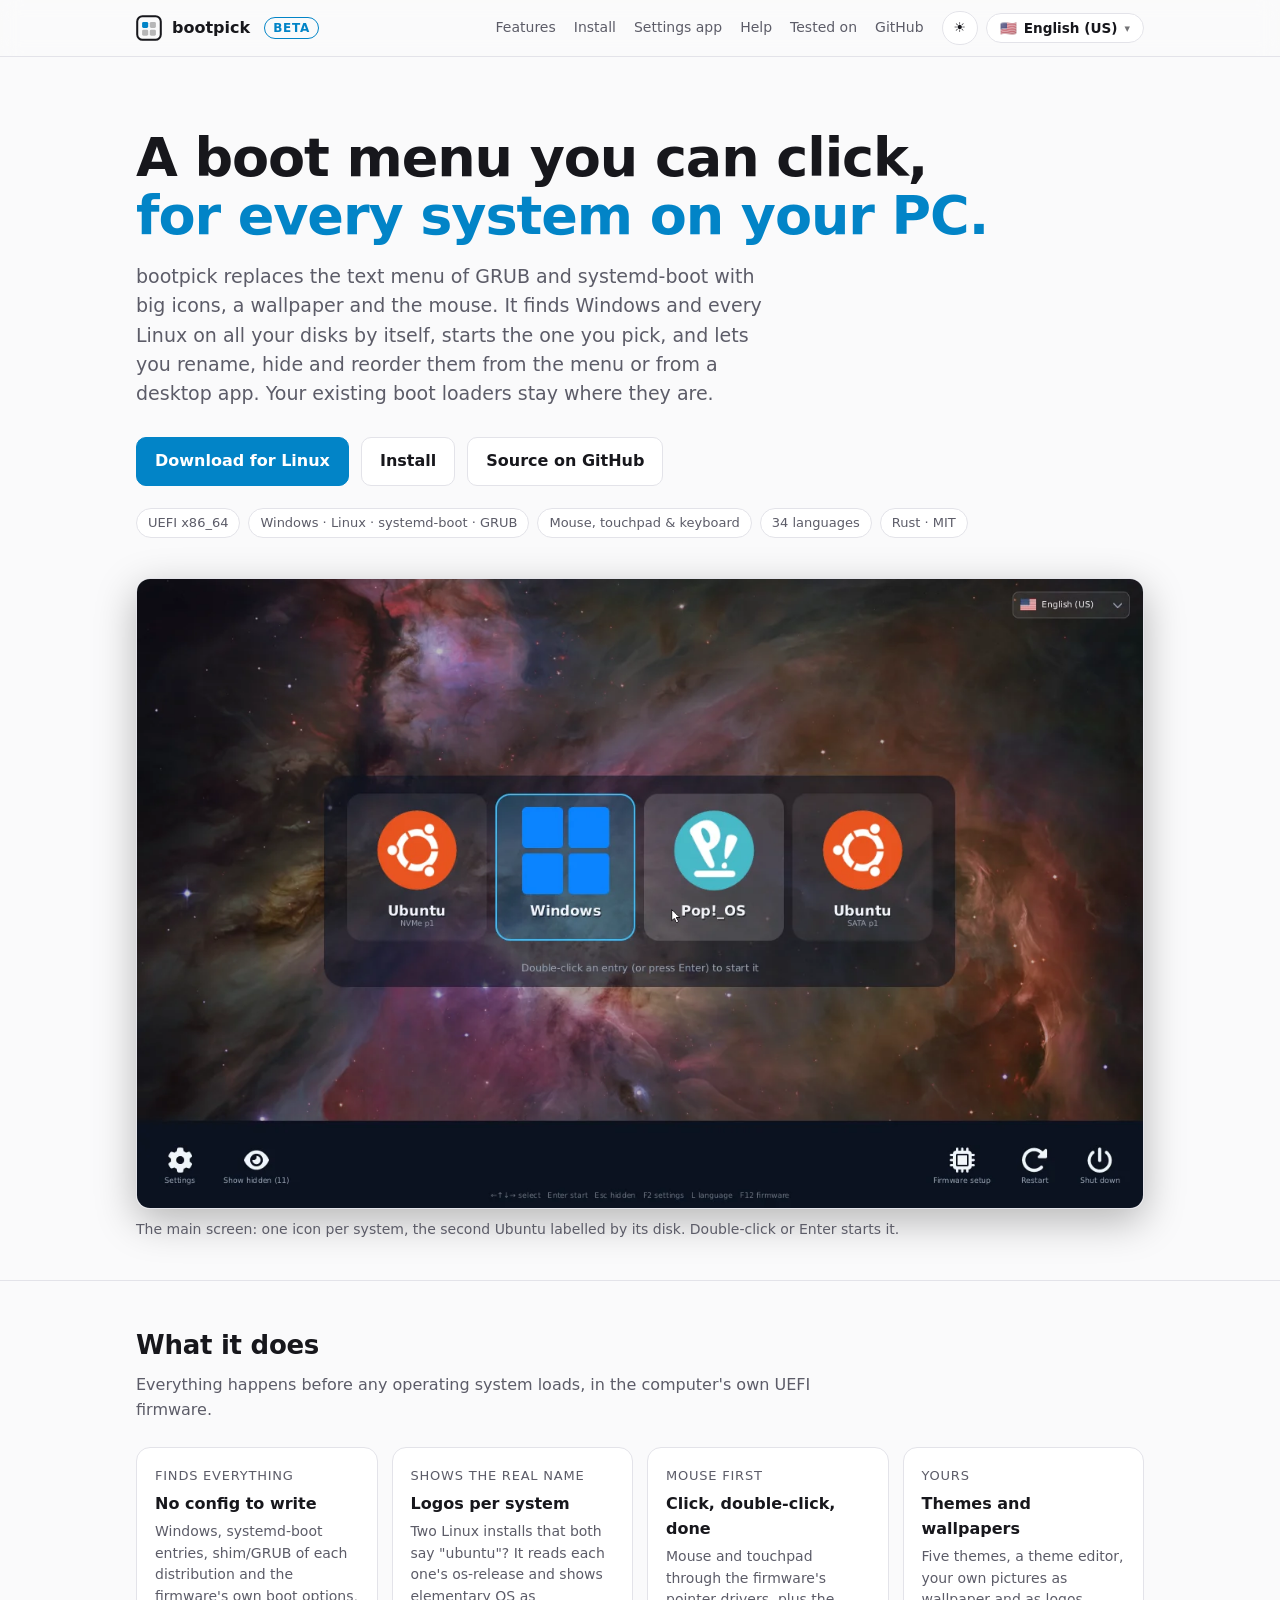
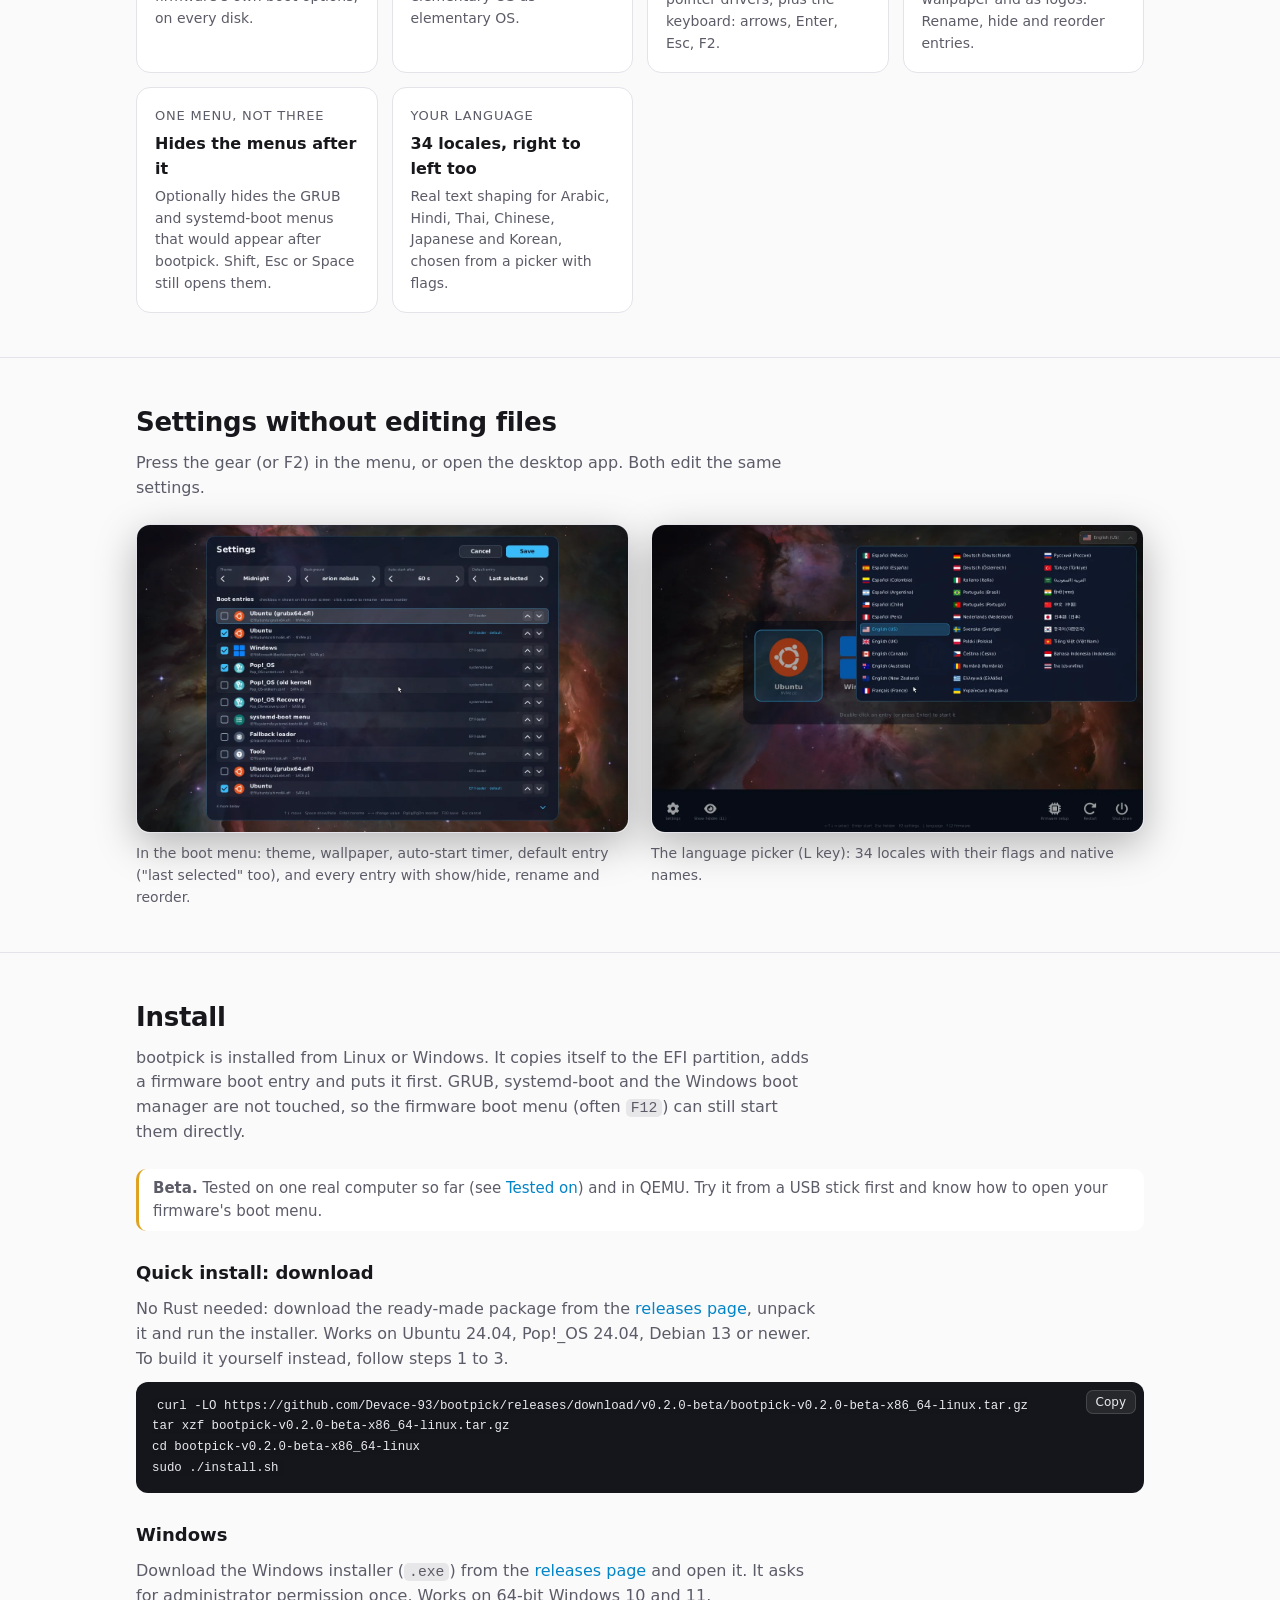
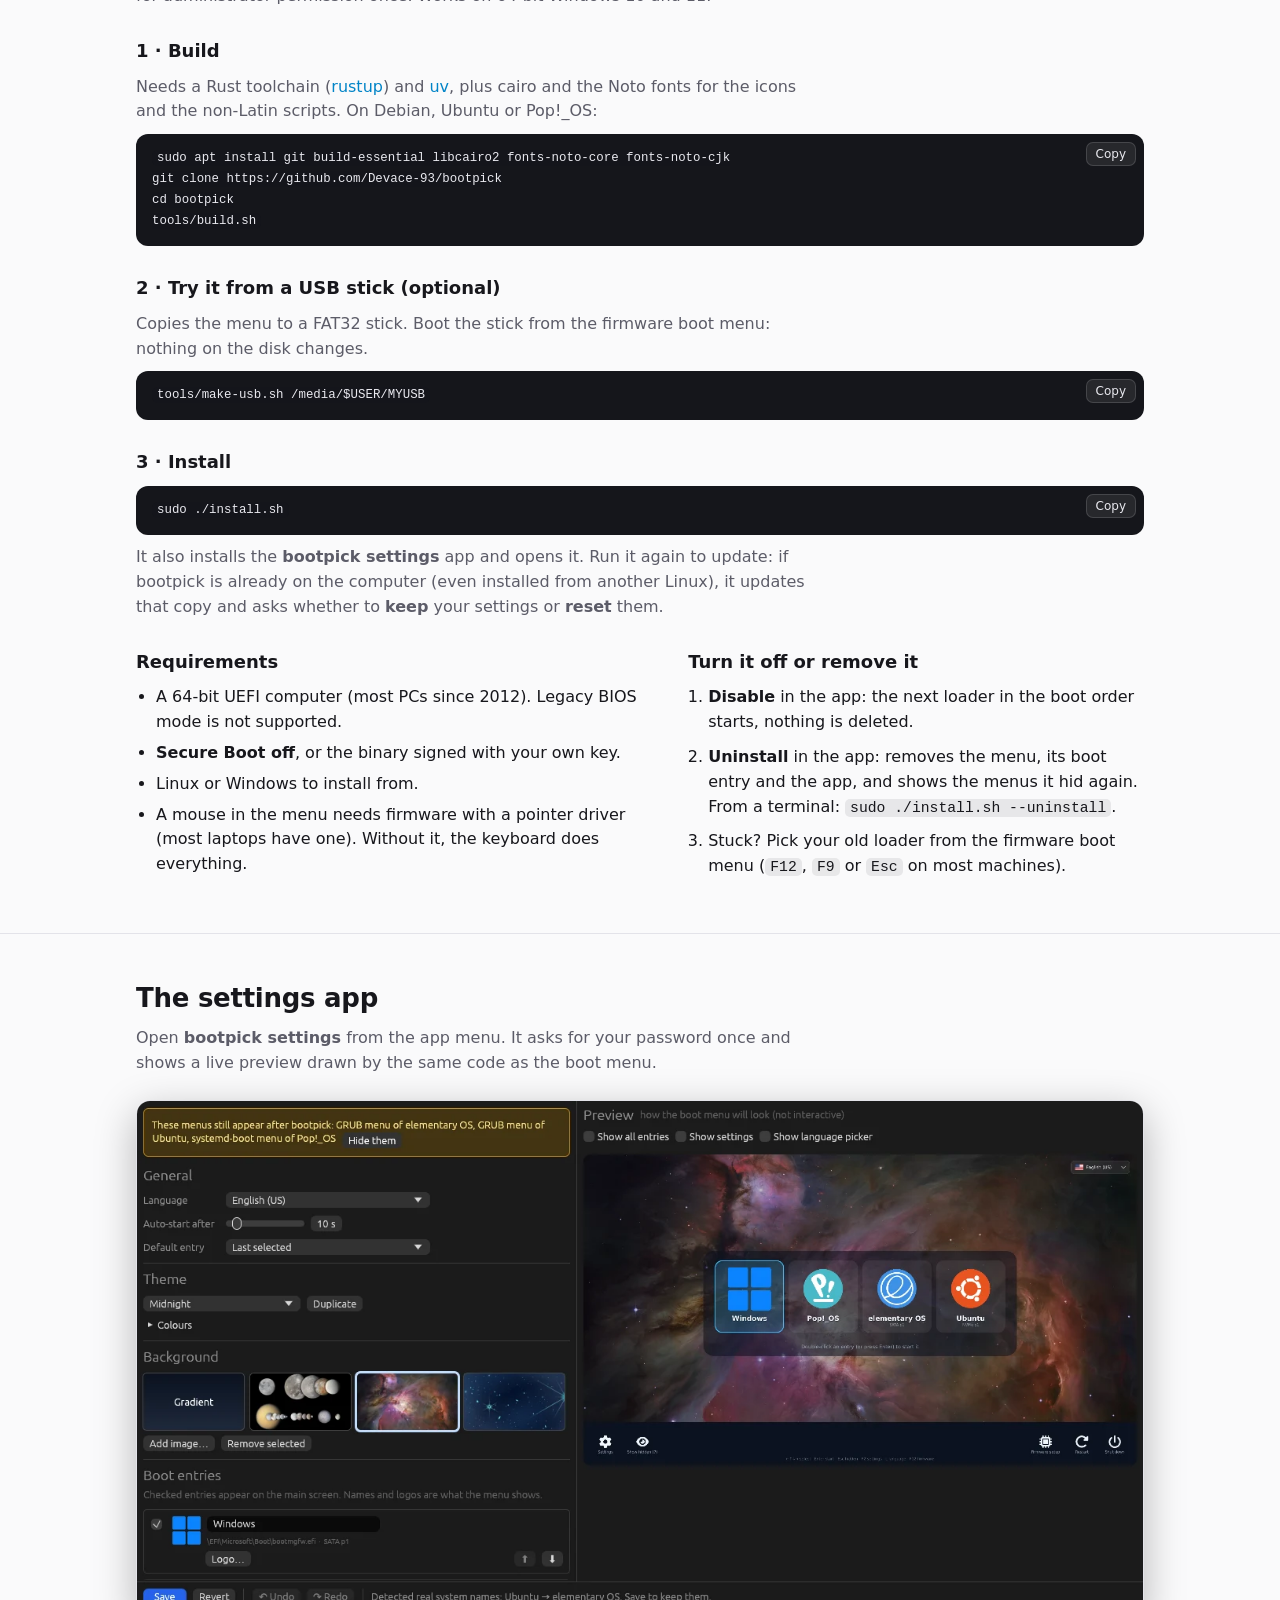
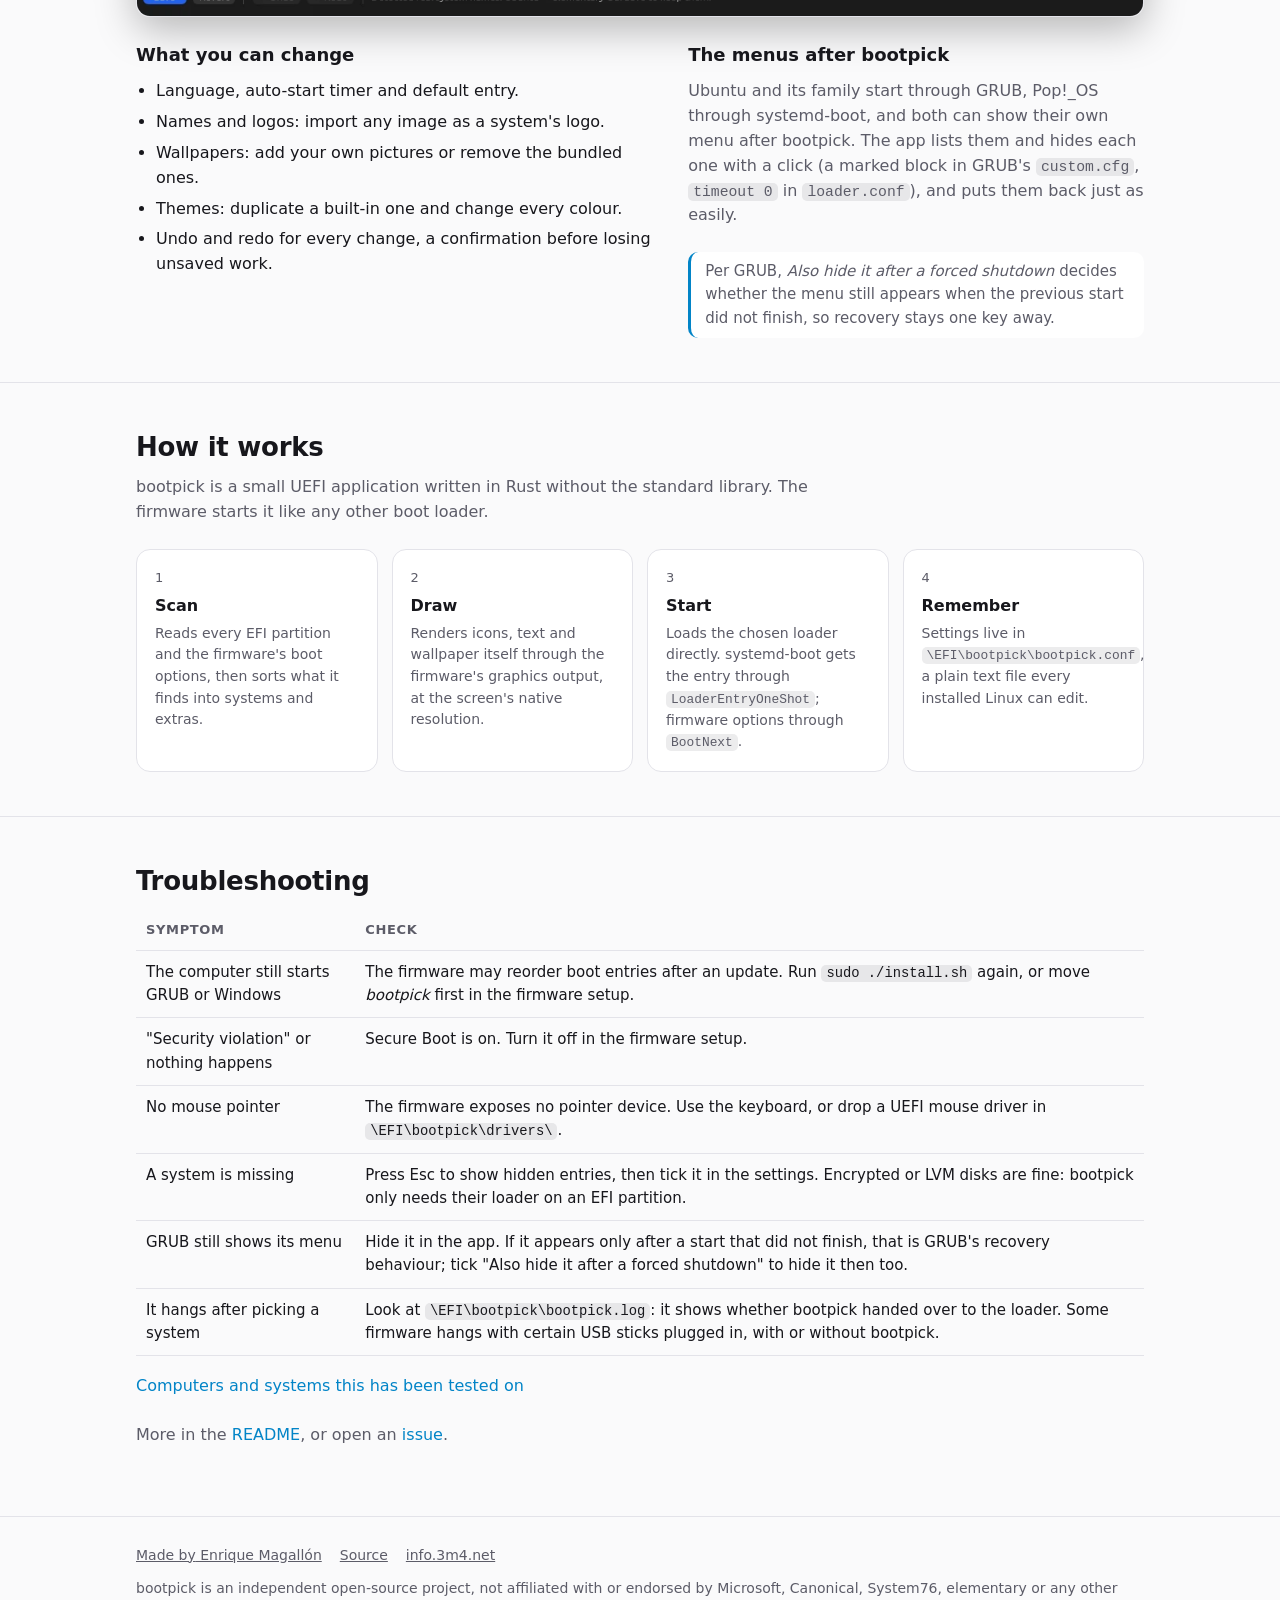
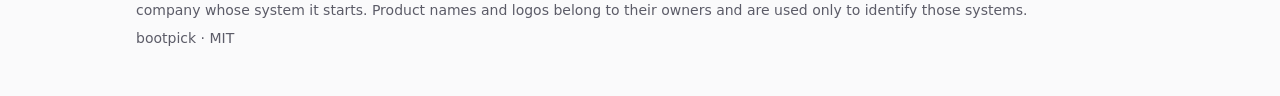
==== commit d5987932: "Windows: single-file installer with its own window bootpick-<tag>-x86_64-windows-setup.exe is the se" ====
--- a/site/index.html
+++ b/site/index.html
@@ -140,7 +140,7 @@
 sudo ./install.sh</code></pre>
 
       <h3>Windows</h3>
-      <p class="sub" style="margin-bottom:10px" data-i18n-html="dlWinSub">Download the Windows package (<code>.zip</code>) from the <a href="https://github.com/Devace-93/bootpick/releases">releases page</a>, extract it and double-click <code>install.cmd</code>. It asks for administrator permission once. Works on 64-bit Windows 10 and 11.</p>
+      <p class="sub" style="margin-bottom:10px" data-i18n-html="dlWinSub">Download the Windows installer (<code>.exe</code>) from the <a href="https://github.com/Devace-93/bootpick/releases">releases page</a> and open it. It asks for administrator permission once. Works on 64-bit Windows 10 and 11.</p>
 
       <h3 data-i18n="buildTitle">1 · Build</h3>
       <p class="sub" style="margin-bottom:10px" data-i18n-html="buildSub">Needs a Rust toolchain (<a href="https://rustup.rs">rustup</a>) and <a href="https://docs.astral.sh/uv/">uv</a>, plus cairo and the Noto fonts for the icons and the non-Latin scripts. On Debian, Ubuntu or Pop!_OS:</p>
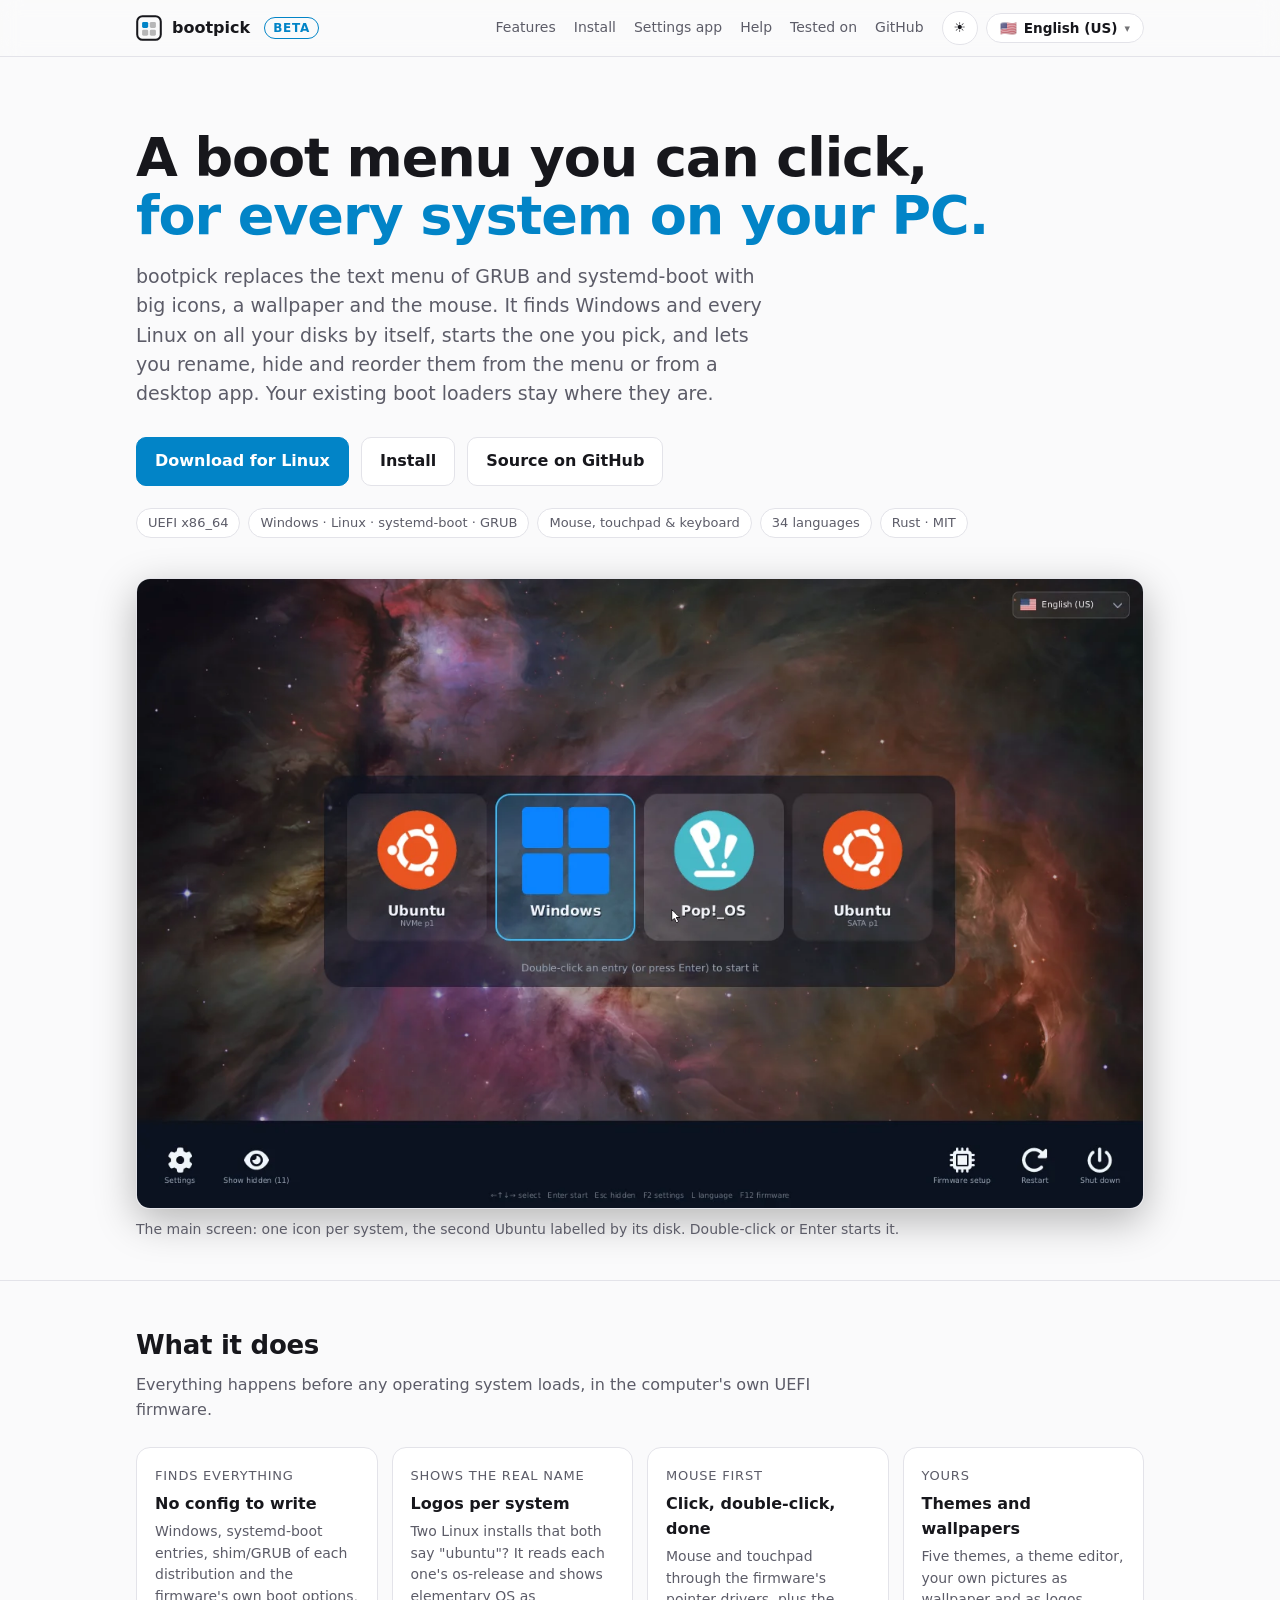
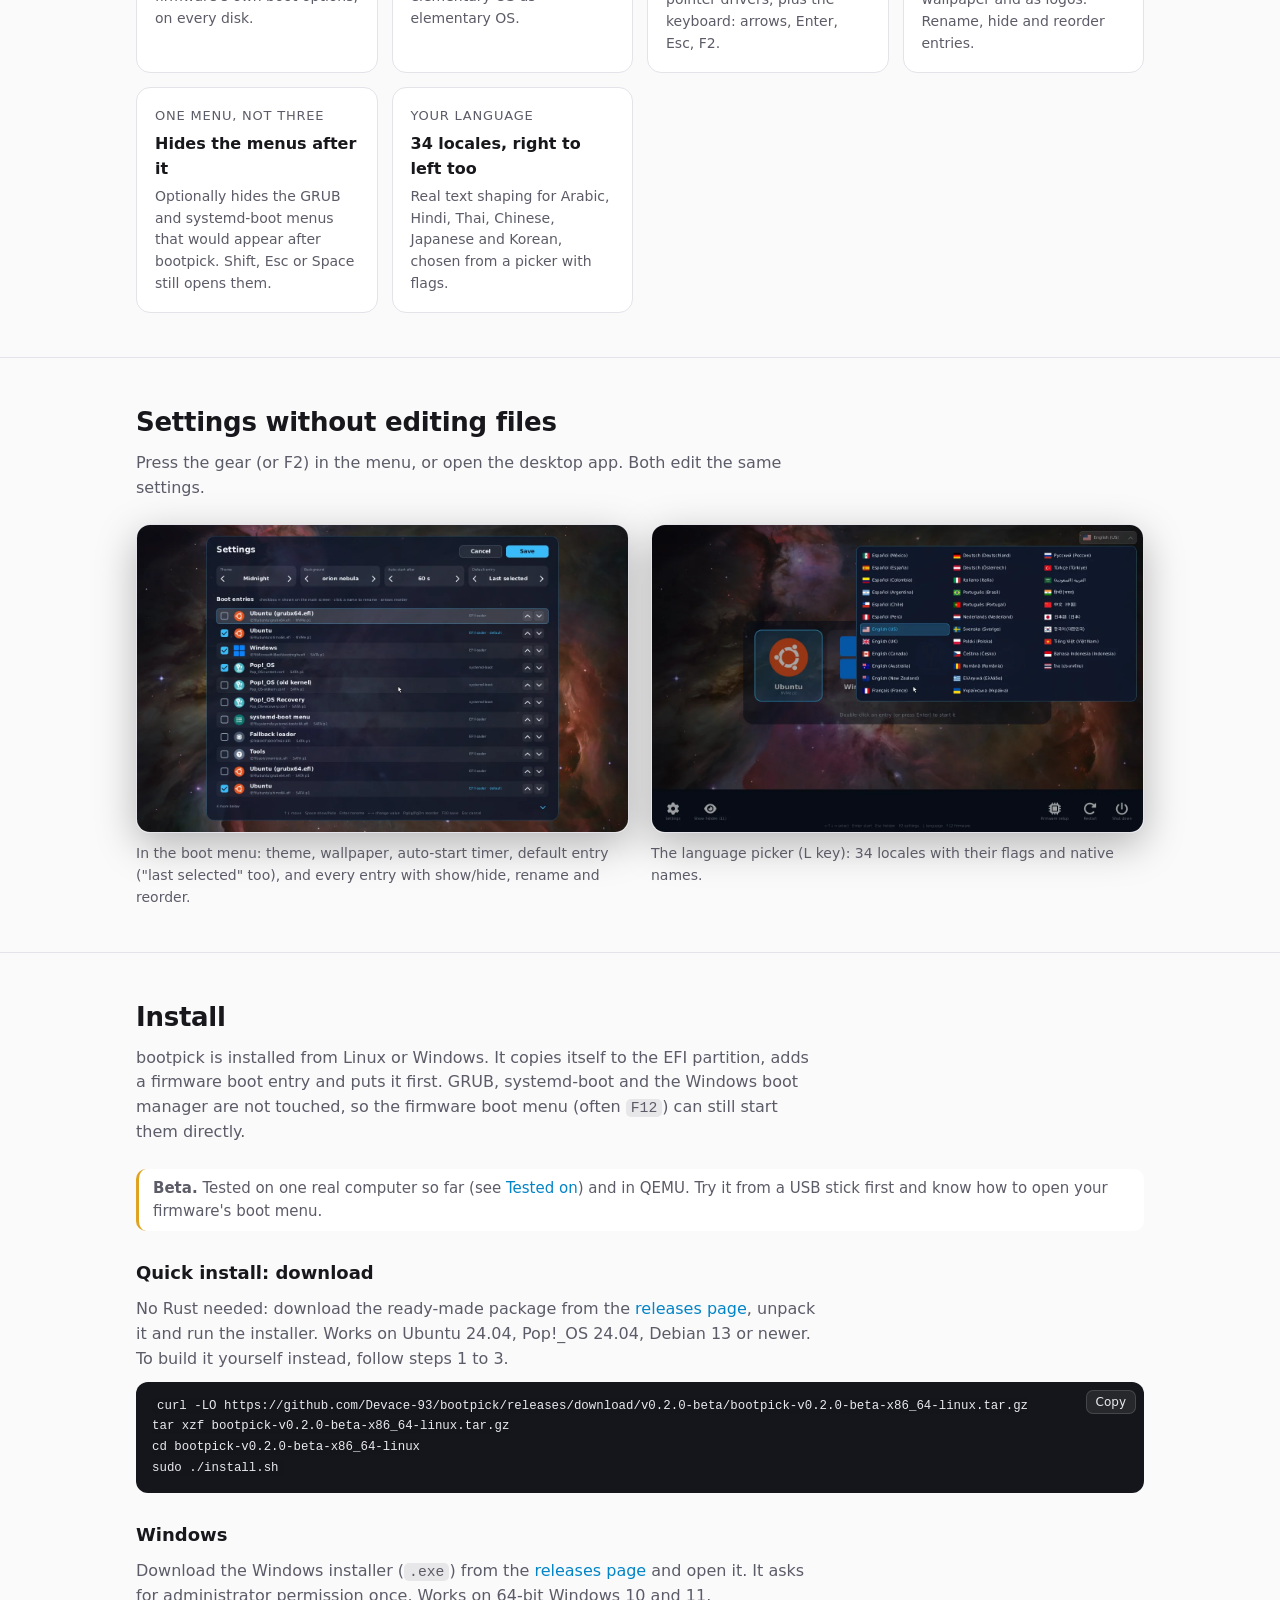
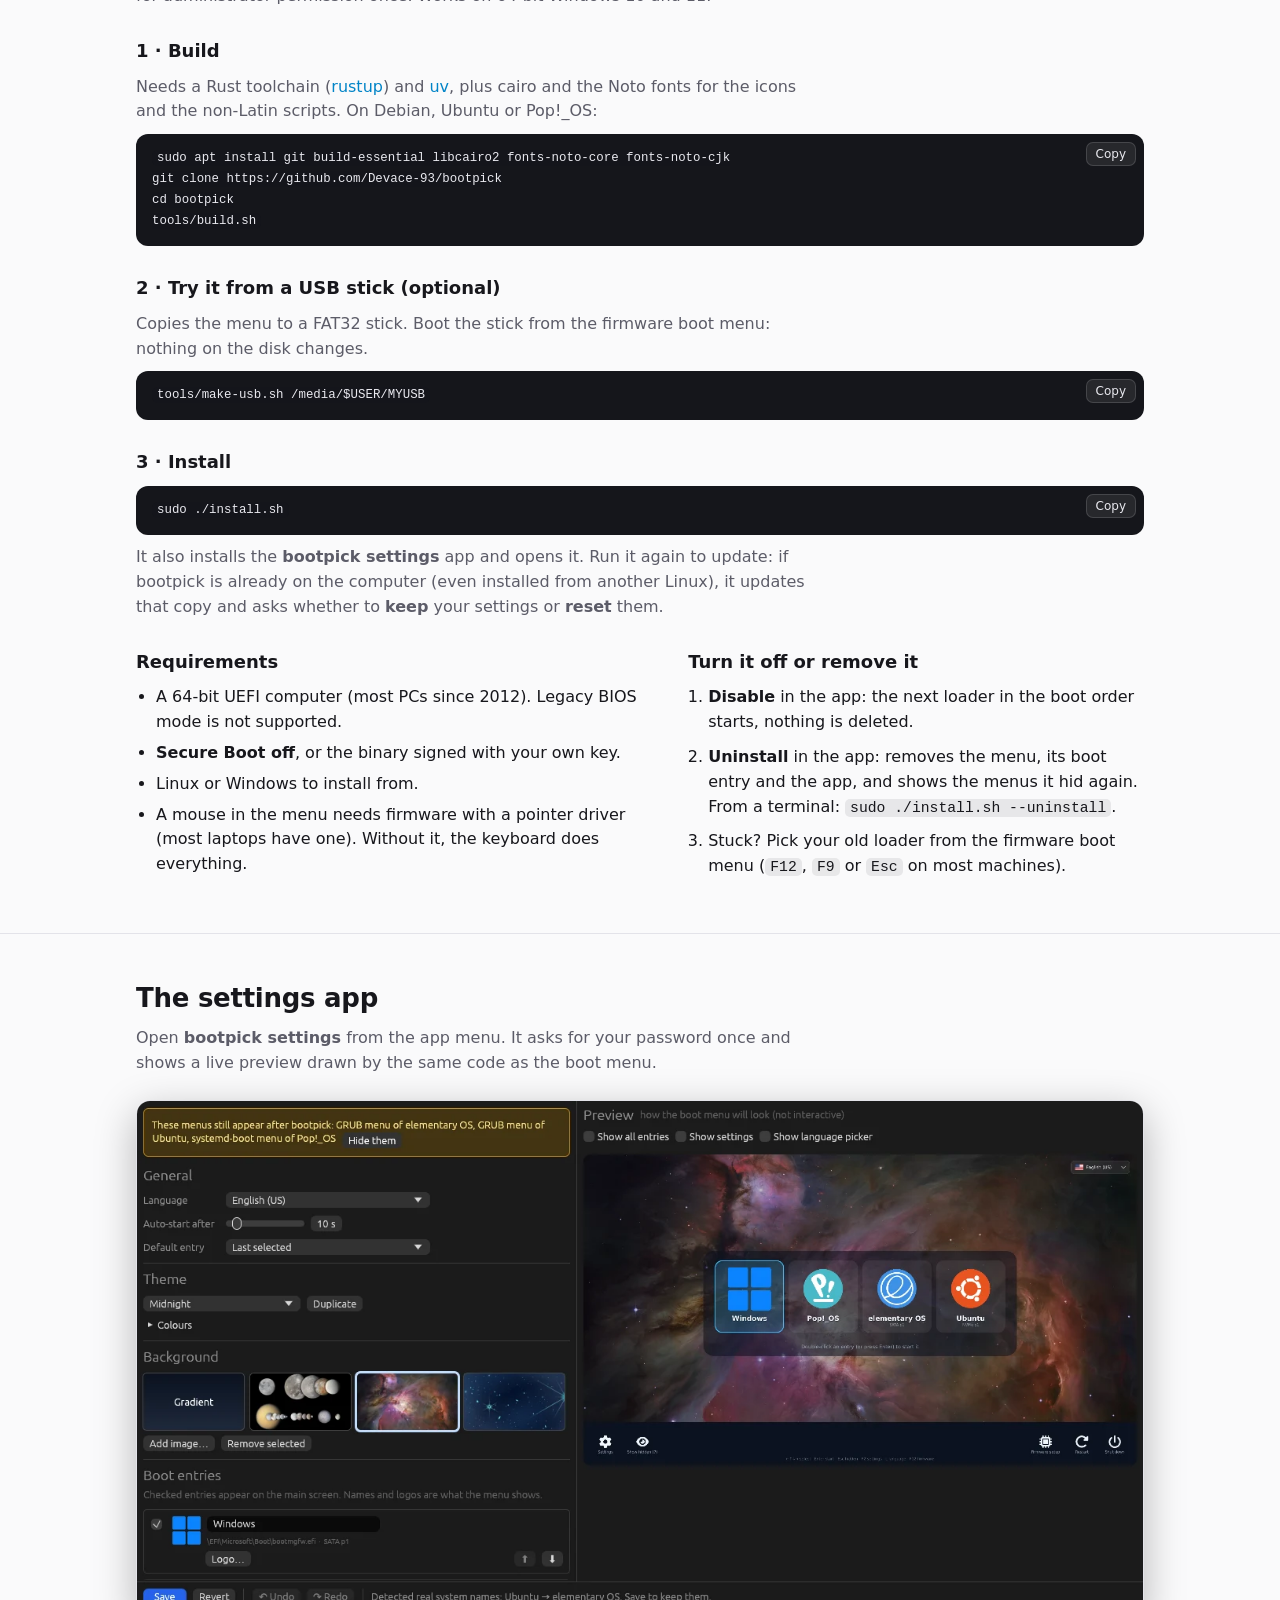
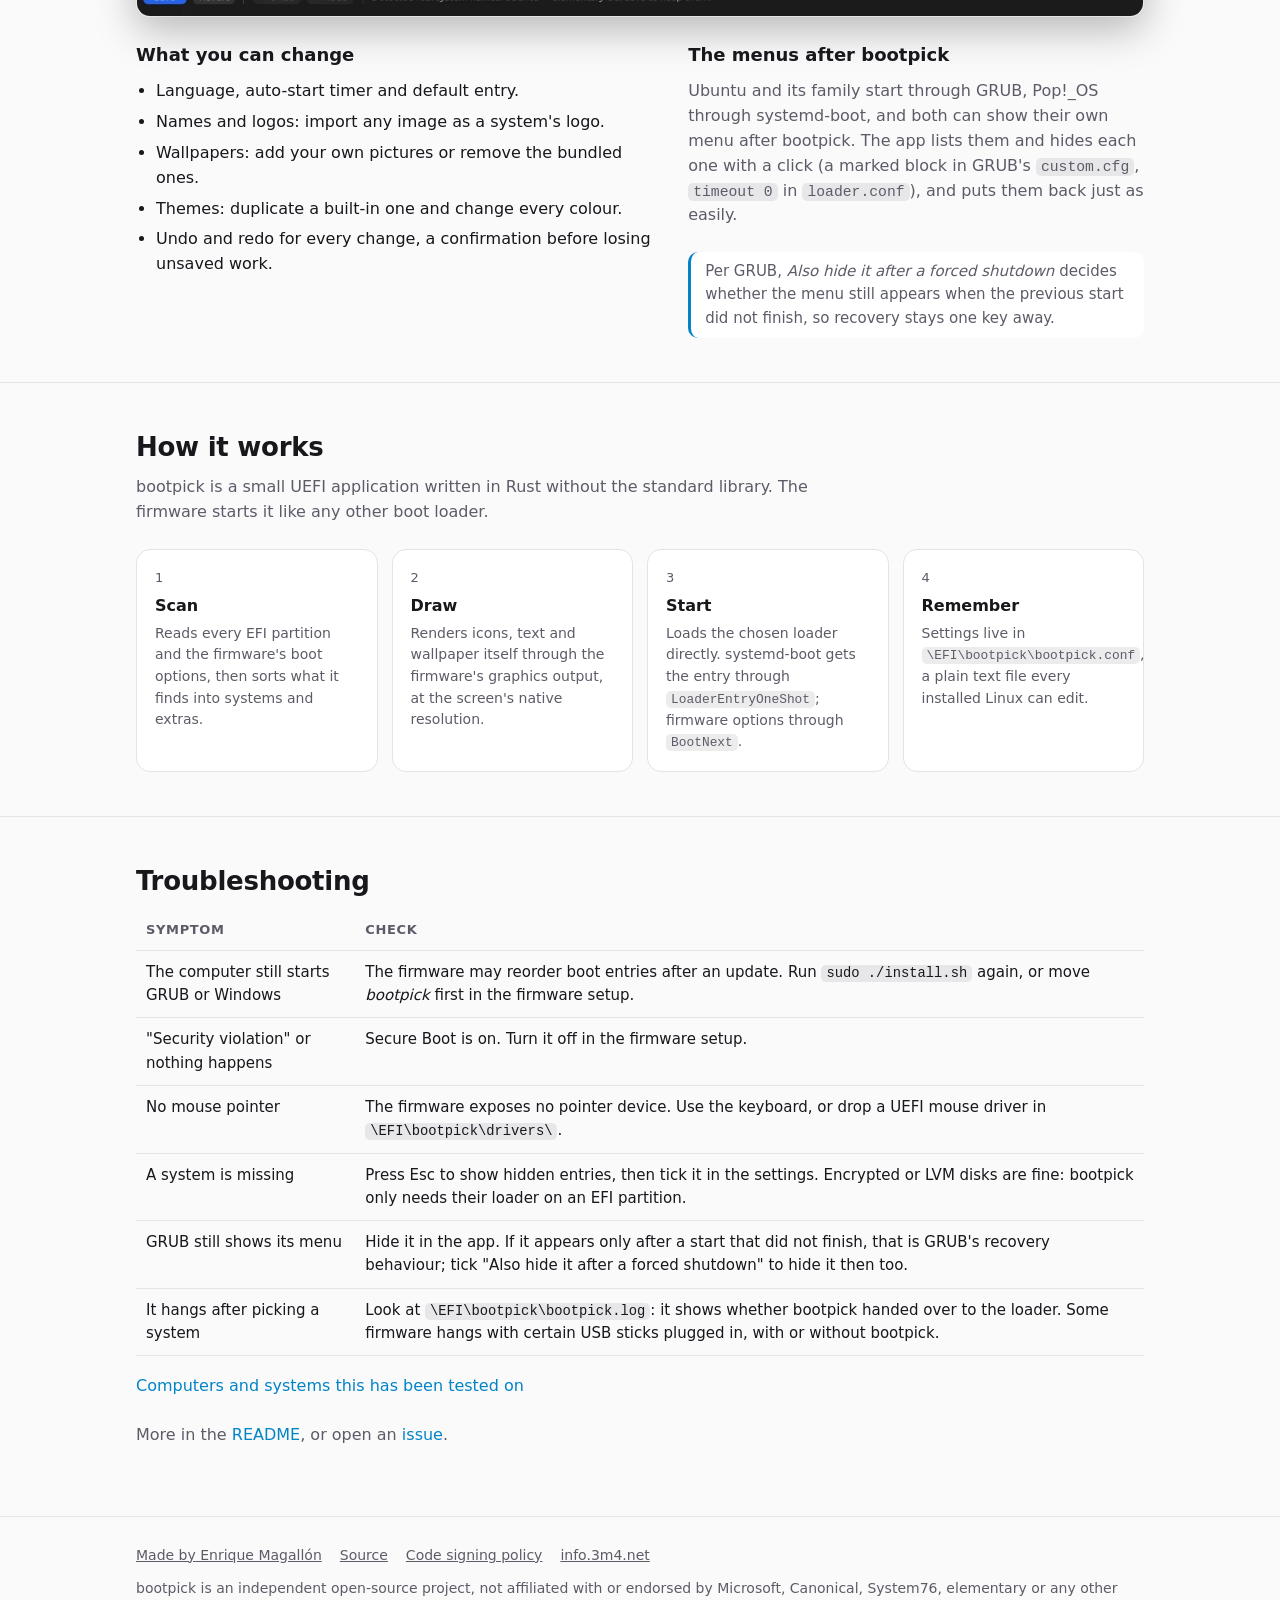
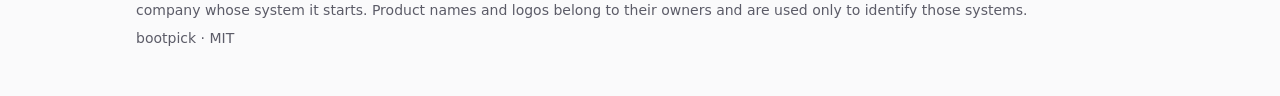
==== commit 4c85684e: "Prepare Windows releases for code signing - The installer finds its packed files in front of a signa" ====
--- a/site/index.html
+++ b/site/index.html
@@ -246,6 +246,7 @@
     <p class="links">
       <a href="https://www.linkedin.com/in/enrique-magallon/" target="_blank" rel="noopener noreferrer"><span data-i18n="madeBy">Made by</span> Enrique Magallón</a>
       <a href="https://github.com/Devace-93/bootpick" data-i18n="source">Source</a>
+      <a href="code-signing-policy.html">Code signing policy</a>
       <a href="https://info.3m4.net">info.3m4.net</a>
     </p>
     <p data-i18n="disclaimer">bootpick is an independent open-source project, not affiliated with or endorsed by Microsoft, Canonical, System76, elementary or any other company whose system it starts. Product names and logos belong to their owners and are used only to identify those systems.</p>
